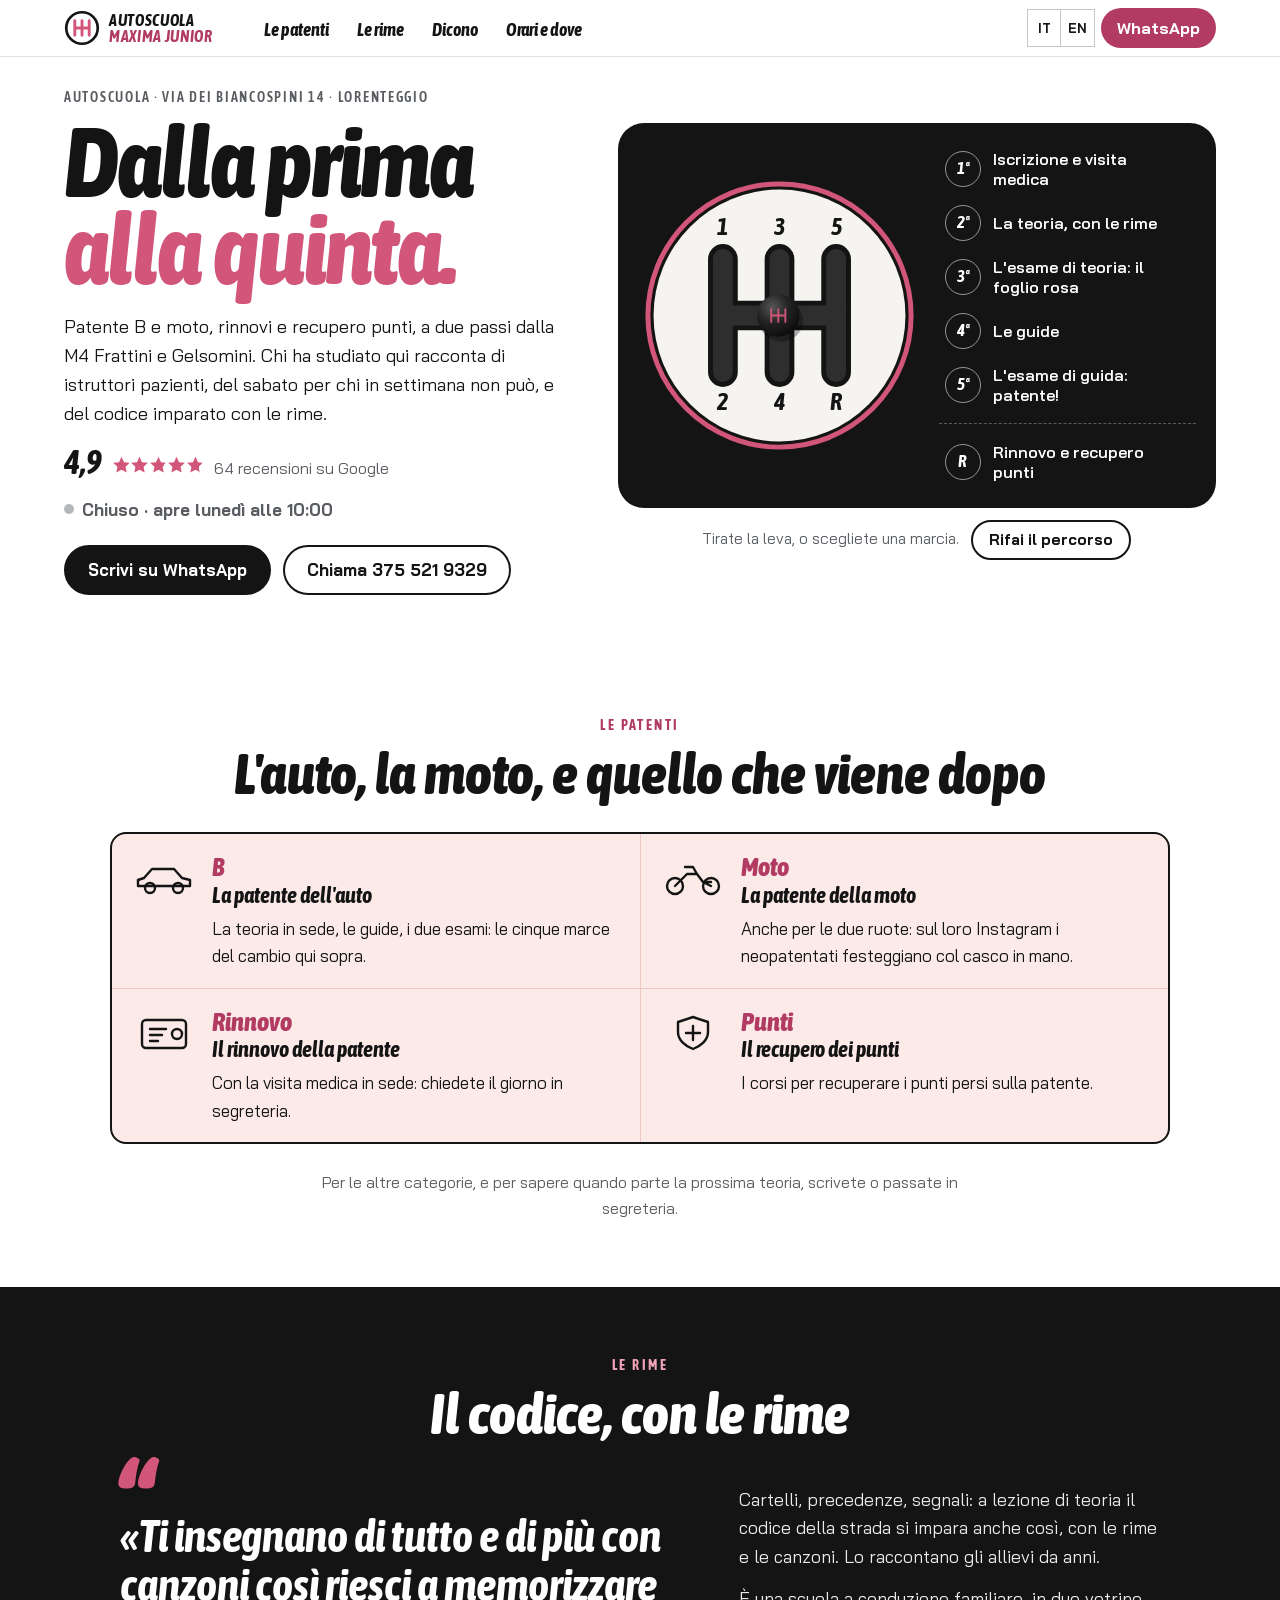
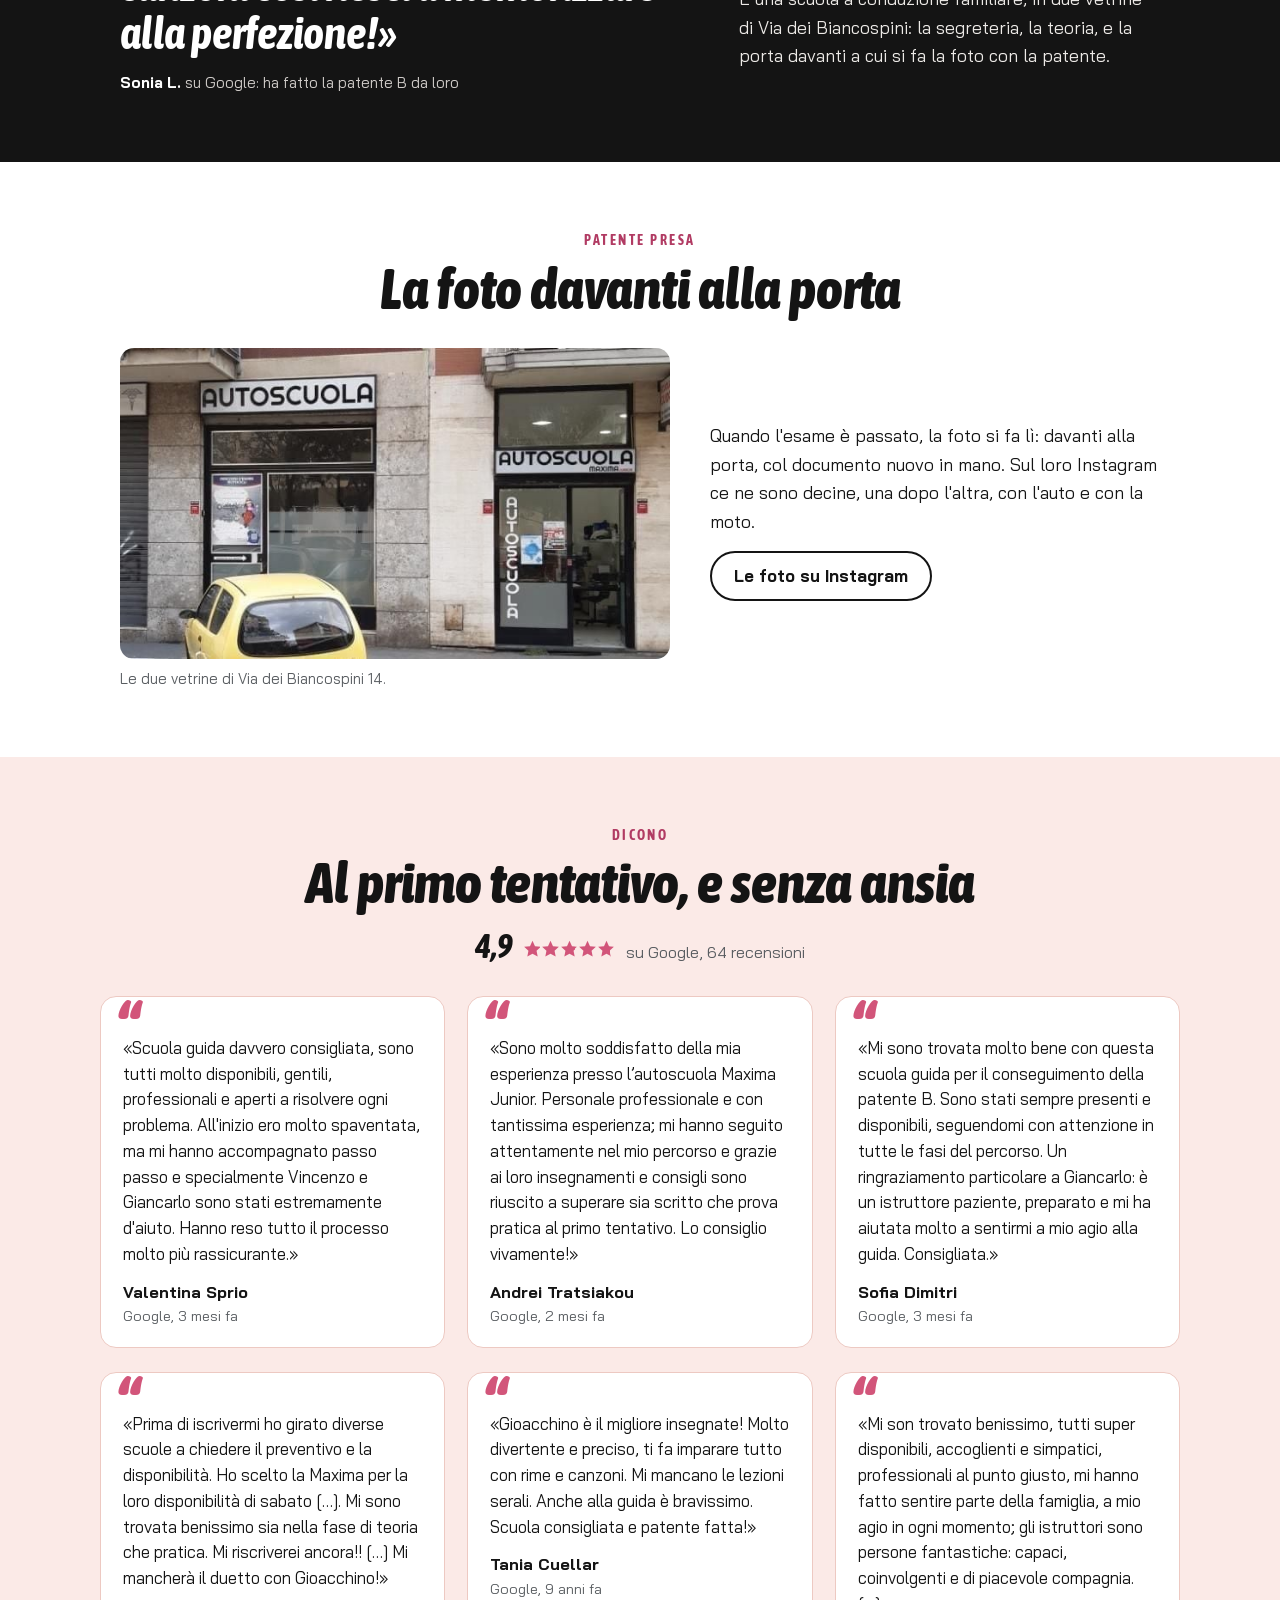
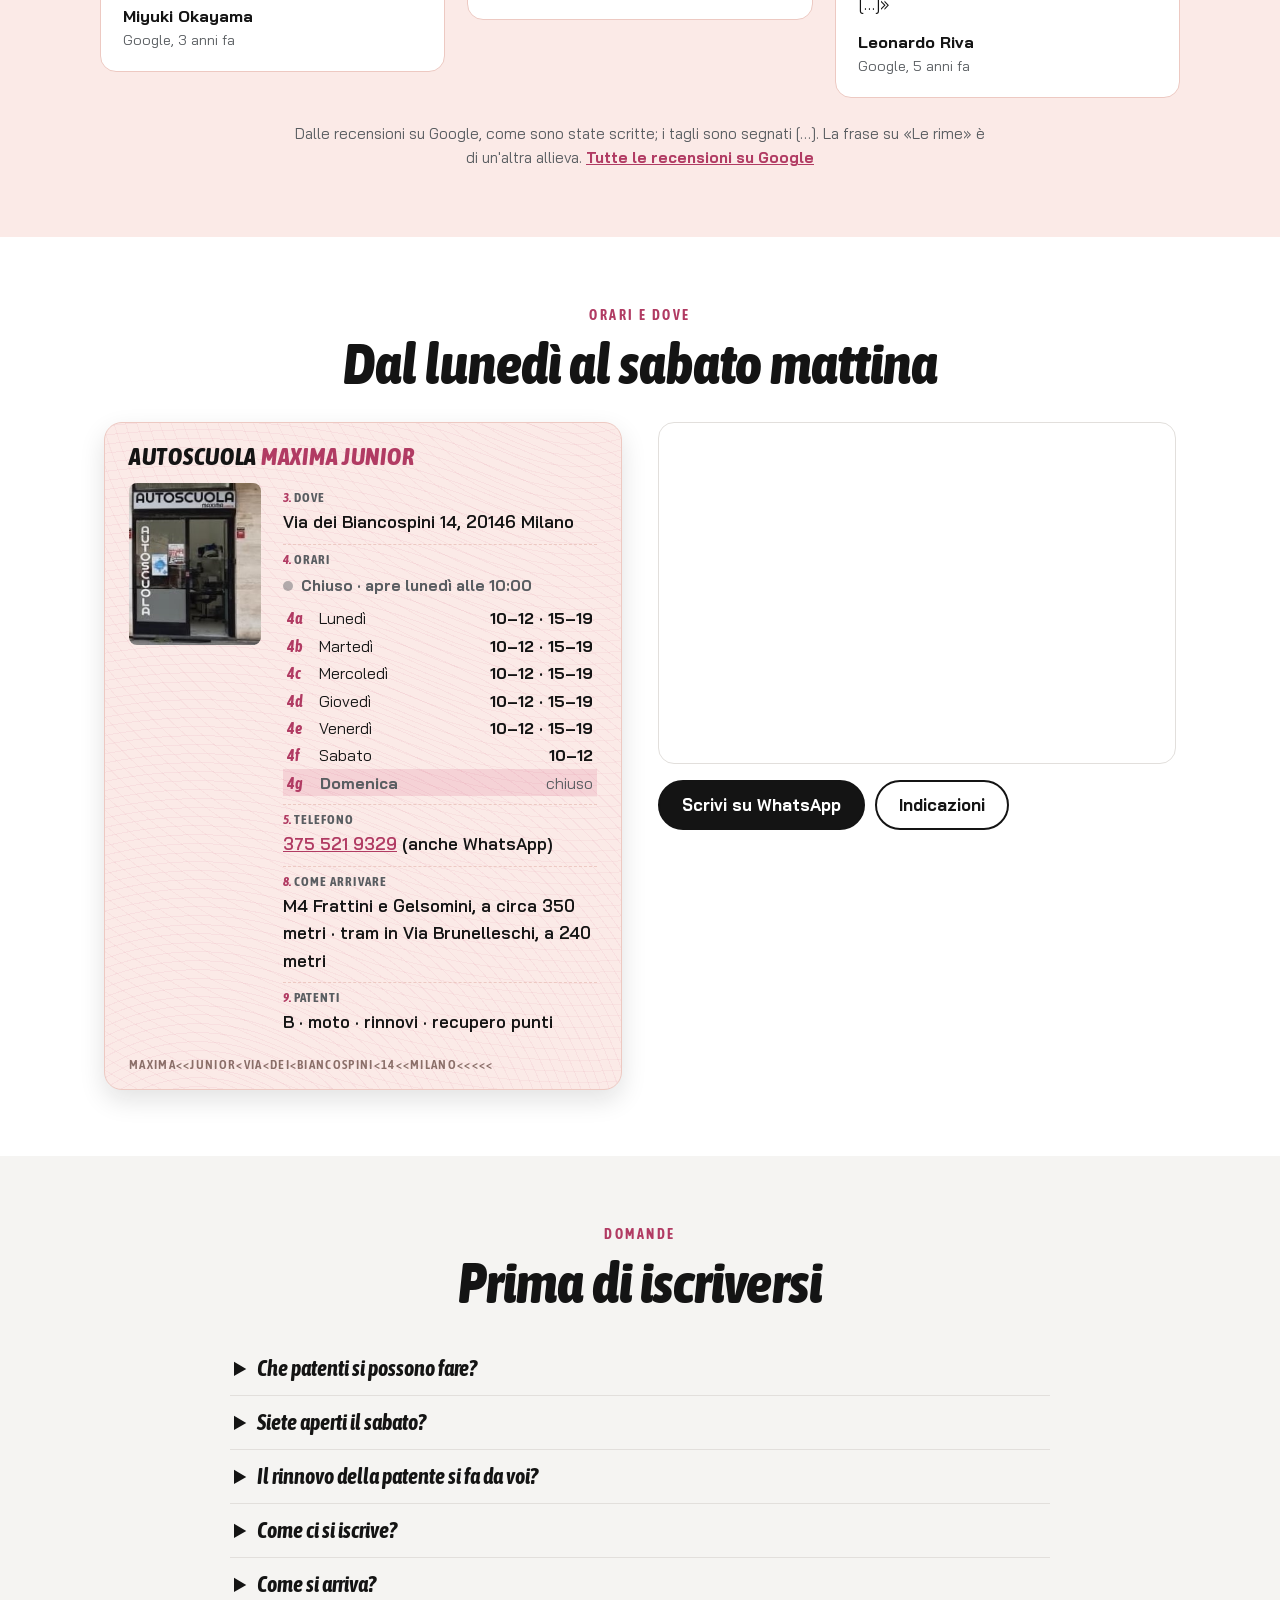
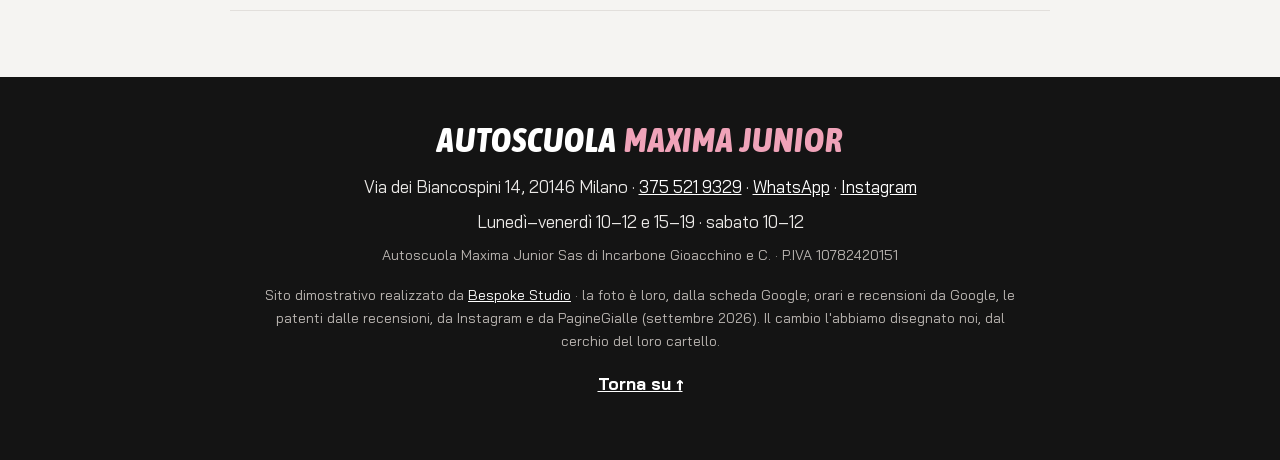
==== index.html @ 9188e704 "Autoscuola Maxima Junior, Via dei Biancospini 14 — dalla prima alla quinta L'autoscuola di Via dei B" ====
<!DOCTYPE html>
<html lang="it" class="no-js">
<head>
<meta charset="utf-8">
<meta name="viewport" content="width=device-width, initial-scale=1">
<script>(function(){var r=document.documentElement;r.classList.remove('no-js');
/* la firma: finché main.js non parte il pomello è in folle; se il codice non arriva, dopo 2,5 s va allo stato finale */
try{if(!matchMedia('(prefers-reduced-motion: reduce)').matches){r.classList.add('firma-attesa');window.__attesaCambio=setTimeout(function(){r.classList.remove('firma-attesa')},2500)}}catch(e){}})()</script>
<title>Autoscuola Maxima Junior — Via dei Biancospini 14, Milano</title>
<meta name="description" content="L'Autoscuola Maxima Junior in Via dei Biancospini 14 a Milano, al Lorenteggio: patente B e moto, rinnovi e recupero punti, vicino alla M4 Frattini e Gelsomini. Lunedì–venerdì 10–12 e 15–19, sabato 10–12. 4,9 su 64 recensioni. Tel. e WhatsApp 375 521 9329.">
<link rel="canonical" href="https://rotenzark.github.io/autoscuola-maxima-junior/">
<meta property="og:type" content="website">
<meta property="og:title" content="Autoscuola Maxima Junior — dalla prima alla quinta">
<meta property="og:description" content="Patente B e moto, rinnovi e recupero punti in Via dei Biancospini 14, Milano.">
<meta property="og:image" content="https://rotenzark.github.io/autoscuola-maxima-junior/img/og.jpg">
<meta property="og:url" content="https://rotenzark.github.io/autoscuola-maxima-junior/">
<meta property="og:locale" content="it_IT">
<meta name="twitter:card" content="summary_large_image">
<meta name="theme-color" content="#FFFFFF">
<link rel="icon" href="img/favicon.svg" type="image/svg+xml">
<link rel="icon" href="img/favicon-32.png" sizes="32x32" type="image/png">
<link rel="apple-touch-icon" href="img/apple-touch-icon.png">
<link rel="preconnect" href="https://fonts.googleapis.com">
<link rel="preconnect" href="https://fonts.gstatic.com" crossorigin>
<link href="https://fonts.googleapis.com/css2?family=Asap+Condensed:ital,wght@0,500;0,700;1,600;1,700;1,800&amp;family=Bai+Jamjuree:wght@400;600;700&amp;display=swap" rel="stylesheet">
<link rel="stylesheet" href="css/styles.css?v=1">
<script src="https://cdn.jsdelivr.net/npm/gsap@3.12.5/dist/gsap.min.js" defer></script>
<script src="https://cdn.jsdelivr.net/npm/gsap@3.12.5/dist/ScrollTrigger.min.js" defer></script>
<script src="js/main.js?v=1" defer></script>
<script type="application/ld+json">
{"@context":"https://schema.org","@type":["LocalBusiness","DrivingSchool"],"name":"Autoscuola Maxima Junior","legalName":"Autoscuola Maxima Junior Sas di Incarbone Gioacchino e C.","vatID":"IT10782420151","description":"Autoscuola in Via dei Biancospini 14 a Milano: patente B e moto, rinnovi e corsi di recupero punti.","url":"https://rotenzark.github.io/autoscuola-maxima-junior/","image":"https://rotenzark.github.io/autoscuola-maxima-junior/img/og.jpg","telephone":"+39 375 521 9329","address":{"@type":"PostalAddress","streetAddress":"Via dei Biancospini 14","postalCode":"20146","addressLocality":"Milano","addressRegion":"MI","addressCountry":"IT"},"geo":{"@type":"GeoCoordinates","latitude":45.44912,"longitude":9.14036},"openingHoursSpecification":[{"@type":"OpeningHoursSpecification","dayOfWeek":["Monday","Tuesday","Wednesday","Thursday","Friday"],"opens":"10:00","closes":"12:00"},{"@type":"OpeningHoursSpecification","dayOfWeek":["Monday","Tuesday","Wednesday","Thursday","Friday"],"opens":"15:00","closes":"19:00"},{"@type":"OpeningHoursSpecification","dayOfWeek":"Saturday","opens":"10:00","closes":"12:00"}],"aggregateRating":{"@type":"AggregateRating","ratingValue":"4.9","reviewCount":"64","bestRating":"5"},"sameAs":["https://www.instagram.com/autoscuolamaximajunior/"]}
</script>
<script type="application/ld+json">
{"@context":"https://schema.org","@type":"FAQPage","mainEntity":[
{"@type":"Question","name":"Che patenti si possono fare?","acceptedAnswer":{"@type":"Answer","text":"La B per l'auto e le patenti per la moto; poi il rinnovo della patente e i corsi di recupero punti. Per le altre categorie si chiede in segreteria."}},
{"@type":"Question","name":"Siete aperti il sabato?","acceptedAnswer":{"@type":"Answer","text":"Sì, la mattina, dalle 10 alle 12. Dal lunedì al venerdì dalle 10 alle 12 e dalle 15 alle 19."}},
{"@type":"Question","name":"Il rinnovo della patente si fa da voi?","acceptedAnswer":{"@type":"Answer","text":"Sì, con la visita medica in sede: chiedete il giorno in segreteria."}},
{"@type":"Question","name":"Come ci si iscrive?","acceptedAnswer":{"@type":"Answer","text":"In segreteria, in Via dei Biancospini 14, negli orari di apertura. Per le informazioni si può anche scrivere su WhatsApp o chiamare il 375 521 9329."}},
{"@type":"Question","name":"Come si arriva?","acceptedAnswer":{"@type":"Answer","text":"Con la M4: le fermate Frattini e Gelsomini sono a circa 350 metri. Il tram si prende in Via Brunelleschi, a 240 metri."}}
]}
</script>
</head>
<body>

<a class="salta" href="#contenuto" data-i18n="m.salta">Vai al contenuto</a>

<header class="testata" id="testata">
  <div class="testata__dentro">
    <a class="marchio" href="#inizio" aria-label="Autoscuola Maxima Junior: torna all'inizio" data-i18n-aria="m.top">
      <svg class="marchio__cerchio" viewBox="0 0 40 40" aria-hidden="true"><circle cx="20" cy="20" r="17.5"/><path d="M12 12 V28 M20 12 V28 M28 12 V28 M12 20 H28"/></svg>
      <span class="marchio__nome" aria-hidden="true"><span class="marchio__su">Autoscuola</span><span class="marchio__giu">Maxima Junior</span></span>
    </a>
    <nav id="mainNav" class="voci" aria-label="Le sezioni" data-i18n-aria="m.nav">
      <a href="#patenti" data-i18n="n.patenti">Le patenti</a>
      <a href="#rime" data-i18n="n.rime">Le rime</a>
      <a href="#dicono" data-i18n="n.dicono">Dicono</a>
      <a href="#orari" data-i18n="n.orari">Orari e dove</a>
    </nav>
    <div class="testata__azioni">
      <div class="lingue" role="group" aria-label="Lingua" data-i18n-aria="m.lingua">
        <button type="button" data-lang="it" aria-pressed="true">IT</button>
        <button type="button" data-lang="en" aria-pressed="false">EN</button>
      </div>
      <a class="wa" id="waTestata" href="https://wa.me/393755219329" target="_blank" rel="noopener" data-i18n="t.scrivi">WhatsApp</a>
      <button id="burger" class="burger" type="button" aria-expanded="false" aria-controls="menuMobile" aria-label="Apri il menu" data-i18n-aria="m.menu"><span></span><span></span><span></span></button>
    </div>
  </div>
</header>

<nav id="menuMobile" class="menu-mobile" hidden aria-label="Le sezioni" data-i18n-aria="m.nav">
  <a href="#patenti" data-i18n="n.patenti">Le patenti</a>
  <a href="#rime" data-i18n="n.rime">Le rime</a>
  <a href="#dicono" data-i18n="n.dicono">Dicono</a>
  <a href="#orari" data-i18n="n.orari">Orari e dove</a>
  <a href="#domande" data-i18n="n.domande">Domande</a>
  <a class="menu-mobile__wa" id="waMenu" href="https://wa.me/393755219329" target="_blank" rel="noopener"><span data-i18n="t.scrivi">WhatsApp</span> <span class="intero">375 521 9329</span></a>
</nav>

<main id="contenuto">

  <!-- ══════ L'APERTURA: dalla prima alla quinta, e il cambio del loro cartello ══════ -->
  <section id="inizio" class="apertura" aria-labelledby="titolo">
    <div class="apertura__testo">
      <p class="apertura__sopra" data-i18n="h.sopra">Autoscuola · Via&nbsp;dei&nbsp;Biancospini&nbsp;14 · Lorenteggio</p>
      <h1 id="titolo" class="apertura__titolo" data-i18n="h.titolo">Dalla prima <span class="a-capo">alla quinta.</span></h1>
      <p class="apertura__frase" data-i18n="h.testo">Patente B e moto, rinnovi e recupero punti, a due passi dalla M4 Frattini e Gelsomini. Chi ha studiato qui racconta di istruttori pazienti, del sabato per chi in settimana non può, e del codice imparato con le rime.</p>
      <p class="voto"><b class="voto__n">4,9</b> <span class="stelle" aria-hidden="true" style="--voto:.98"></span> <span class="voto__su" data-i18n="h.voto">64 recensioni su Google</span></p>
      <p class="stato" id="orarioStato">Lun–ven 10–12 e 15–19 · sab 10–12</p>
      <div class="apertura__azioni">
        <a class="bottone bottone--pieno" id="waApertura" href="https://wa.me/393755219329" target="_blank" rel="noopener" data-i18n="h.scrivi">Scrivi su WhatsApp</a>
        <a class="bottone" href="tel:+393755219329"><span data-i18n="t.chiama">Chiama</span>&nbsp;<span class="intero">375 521 9329</span></a>
      </div>
    </div>
    <div class="apertura__firma">
      <figure class="cambio" id="cambio" data-firma="fatta">
        <!--CAMBIO--><svg class="cambio__svg" viewBox="0 0 400 400" role="img" aria-labelledby="cambioTitolo cambioDesc">
        <title id="cambioTitolo" data-i18n="cb.titolo">Il cambio, dalla prima alla quinta</title>
        <desc id="cambioDesc" data-i18n="cb.desc">Lo schema delle marce del loro cartello: la H con la prima, la seconda, la terza, la quarta, la quinta e la retromarcia. Il pomello è in quinta.</desc>
        <defs>
          <radialGradient id="pomelloLuce" cx="36%" cy="30%" r="78%"><stop offset="0" stop-color="#555555"/><stop offset=".5" stop-color="#222222"/><stop offset="1" stop-color="#090909"/></radialGradient>
        </defs>
        <circle class="cambio__anello" cx="200" cy="200" r="186"/>
        <circle class="cambio__piastra" cx="200" cy="200" r="178"/>
        <path class="cambio__guida" d="M120 120 V280 M200 120 V280 M280 120 V280 M120 200 H280"/>
        <path class="cambio__fondo" d="M120 120 V280 M200 120 V280 M280 120 V280 M120 200 H280"/>
        <g class="cambio__numeri">
          <text class="cambio__num" id="num1" x="120" y="86">1</text>
          <text class="cambio__num" id="num2" x="120" y="334">2</text>
          <text class="cambio__num" id="num3" x="200" y="86">3</text>
          <text class="cambio__num" id="num4" x="200" y="334">4</text>
          <text class="cambio__num is-inserita" id="num5" x="280" y="86">5</text>
          <text class="cambio__num" id="numR" x="280" y="334">R</text>
        </g>
        <g class="cambio__pomello" id="pomello" transform="translate(280 120)">
          <circle class="pomello__presa" r="44" fill="transparent"/>
          <ellipse class="pomello__ombra" cx="4" cy="7" rx="31" ry="30"/>
          <g class="pomello__testa" id="pomelloTesta">
            <circle class="pomello__sfera" r="30" fill="url(#pomelloLuce)"/>
            <path class="pomello__h" d="M-10 -9 V9 M0 -9 V9 M10 -9 V9 M-10 0 H10"/>
          </g>
        </g>
      </svg>
      <ol class="cruscotto" id="cruscotto" aria-label="Le tappe della patente, una per marcia" data-i18n-aria="cb.lista">
        <li class="tappa" data-marcia="1"><span class="tappa__corpo"><b class="tappa__marcia">1ª</b> <span class="tappa__testo" data-i18n="cb.t1">Iscrizione e visita medica</span></span></li>
        <li class="tappa" data-marcia="2"><span class="tappa__corpo"><b class="tappa__marcia">2ª</b> <span class="tappa__testo" data-i18n="cb.t2">La teoria, con le rime</span></span></li>
        <li class="tappa" data-marcia="3"><span class="tappa__corpo"><b class="tappa__marcia">3ª</b> <span class="tappa__testo" data-i18n="cb.t3">L&#39;esame di teoria: il foglio rosa</span></span></li>
        <li class="tappa" data-marcia="4"><span class="tappa__corpo"><b class="tappa__marcia">4ª</b> <span class="tappa__testo" data-i18n="cb.t4">Le guide</span></span></li>
        <li class="tappa is-inserita" data-marcia="5"><span class="tappa__corpo"><b class="tappa__marcia">5ª</b> <span class="tappa__testo" data-i18n="cb.t5">L&#39;esame di guida: patente!</span></span></li>
        <li class="tappa tappa--r" data-marcia="R"><span class="tappa__corpo"><b class="tappa__marcia">R</b> <span class="tappa__testo" data-i18n="cb.tr">Rinnovo e recupero punti</span></span></li>
      </ol><!--/CAMBIO-->
      </figure>
      <p class="cambio__nota"><span class="cambio__invito" data-i18n="cb.invito">Tirate la leva, o scegliete una marcia.</span> <button type="button" class="cambio__rifai" id="cambioRifai" data-i18n="cb.rifai">Rifai il percorso</button></p>
      <p class="visually-hidden" id="cambioLeggi" aria-live="polite"></p>
    </div>
  </section>

  <!-- ══════ LE PATENTI: come il retro della patente, la tabella delle categorie ══════ -->
  <section id="patenti" class="capitolo" aria-labelledby="patentiT">
    <p class="etichetta" data-i18n="p.etichetta">Le patenti</p>
    <h2 id="patentiT" class="capitolo__titolo" data-i18n="p.titolo">L'auto, la moto, e quello che viene dopo</h2>
    <ul class="categorie">
      <li class="categoria reveal">
        <svg class="categoria__icona" viewBox="0 0 64 40" aria-hidden="true"><path d="M6 28 H58 V22 L50 20 L42 11 H20 L12 20 L6 22 Z"/><circle cx="18" cy="30" r="5"/><circle cx="46" cy="30" r="5"/></svg>
        <p class="categoria__sigla">B</p>
        <h3 class="categoria__nome" data-i18n="p.b">La patente dell'auto</h3>
        <p data-i18n="p.bt">La teoria in sede, le guide, i due esami: le cinque marce del cambio qui sopra.</p>
      </li>
      <li class="categoria reveal">
        <svg class="categoria__icona" viewBox="0 0 64 40" aria-hidden="true"><circle cx="14" cy="28" r="8"/><circle cx="50" cy="28" r="8"/><path d="M14 28 L26 16 H36 L42 24 H50 M36 16 L32 9 H24 M42 24 L50 28"/></svg>
        <p class="categoria__sigla" data-i18n="p.ms">Moto</p>
        <h3 class="categoria__nome" data-i18n="p.m">La patente della moto</h3>
        <p data-i18n="p.mt">Anche per le due ruote: sul loro Instagram i neopatentati festeggiano col casco in mano.</p>
      </li>
      <li class="categoria reveal">
        <svg class="categoria__icona" viewBox="0 0 64 40" aria-hidden="true"><rect x="10" y="7" width="44" height="28" rx="4"/><path d="M18 16 H34 M18 22 H30 M18 28 H26"/><circle cx="45" cy="21" r="5"/></svg>
        <p class="categoria__sigla" data-i18n="p.rs">Rinnovo</p>
        <h3 class="categoria__nome" data-i18n="p.r">Il rinnovo della patente</h3>
        <p data-i18n="p.rt">Con la visita medica in sede: chiedete il giorno in segreteria.</p>
      </li>
      <li class="categoria reveal">
        <svg class="categoria__icona" viewBox="0 0 64 40" aria-hidden="true"><path d="M32 4 L47 9 V19 C47 27 40 33 32 36 C24 33 17 27 17 19 V9 Z"/><path d="M32 13 V27 M25 20 H39"/></svg>
        <p class="categoria__sigla" data-i18n="p.ps">Punti</p>
        <h3 class="categoria__nome" data-i18n="p.p">Il recupero dei punti</h3>
        <p data-i18n="p.pt">I corsi per recuperare i punti persi sulla patente.</p>
      </li>
    </ul>
    <p class="patenti__nota" data-i18n="p.nota">Per le altre categorie, e per sapere quando parte la prossima teoria, scrivete o passate in segreteria.</p>
  </section>

  <!-- ══════ LE RIME ══════ -->
  <section id="rime" class="capitolo capitolo--nero" aria-labelledby="rimeT">
    <p class="etichetta" data-i18n="r.etichetta">Le rime</p>
    <h2 id="rimeT" class="capitolo__titolo" data-i18n="r.titolo">Il codice, con le rime</h2>
    <div class="rime">
      <blockquote class="citazione reveal">
        <p class="citazione__testo">«Ti insegnano di tutto e di più con canzoni così riesci a memorizzare alla perfezione!»</p>
        <p class="citazione__chi"><b>Sonia L.</b> <span data-i18n="r.chi">su Google: ha fatto la patente B da loro</span></p>
      </blockquote>
      <div class="rime__testo reveal">
        <p data-i18n="r.testo">Cartelli, precedenze, segnali: a lezione di teoria il codice della strada si impara anche così, con le rime e le canzoni. Lo raccontano gli allievi da anni.</p>
        <p data-i18n="r.testo2">È una scuola a conduzione familiare, in due vetrine di Via dei Biancospini: la segreteria, la teoria, e la porta davanti a cui si fa la foto con la patente.</p>
      </div>
    </div>
  </section>

  <!-- ══════ LA FOTO CON LA PATENTE ══════ -->
  <section id="foto" class="capitolo" aria-labelledby="fotoT">
    <p class="etichetta" data-i18n="f2.etichetta">Patente presa</p>
    <h2 id="fotoT" class="capitolo__titolo" data-i18n="f2.titolo">La foto davanti alla porta</h2>
    <div class="porta">
      <figure class="porta__foto reveal"><button type="button" class="foto" data-full="img/vetrina.jpg" aria-label="Ingrandisci la foto" data-i18n-aria="m.ingrandisci"><img src="img/vetrina.jpg" width="640" height="362" alt="Le due vetrine dell'autoscuola in Via dei Biancospini 14: a sinistra l'insegna AUTOSCUOLA, a destra AUTOSCUOLA MAXIMA JUNIOR e la porta a vetri con AUTOSCUOLA scritto in verticale; davanti un'auto gialla parcheggiata." data-i18n-alt="a.vetrina"></button><figcaption data-i18n="c.vetrina">Le due vetrine di Via dei Biancospini 14.</figcaption></figure>
      <div class="porta__testo">
        <p data-i18n="f2.testo">Quando l'esame è passato, la foto si fa lì: davanti alla porta, col documento nuovo in mano. Sul loro Instagram ce ne sono decine, una dopo l'altra, con l'auto e con la moto.</p>
        <p><a class="bottone" href="https://www.instagram.com/autoscuolamaximajunior/" target="_blank" rel="noopener" data-i18n="f2.ig">Le foto su Instagram</a></p>
      </div>
    </div>
  </section>

  <!-- ══════ DICONO ══════ -->
  <section id="dicono" class="capitolo capitolo--carta" aria-labelledby="diconoT">
    <p class="etichetta" data-i18n="d.etichetta">Dicono</p>
    <h2 id="diconoT" class="capitolo__titolo" data-i18n="d.titolo">Al primo tentativo, e senza ansia</h2>
    <p class="voto voto--centro"><b class="voto__n">4,9</b> <span class="stelle" aria-hidden="true" style="--voto:.98"></span> <span class="voto__su" data-i18n="d.voto">su Google, 64 recensioni</span></p>
    <ul class="recensioni">
      <li class="recensione reveal"><p class="recensione__testo">«Scuola guida davvero consigliata, sono tutti molto disponibili, gentili, professionali e aperti a risolvere ogni problema. All'inizio ero molto spaventata, ma mi hanno accompagnato passo passo e specialmente Vincenzo e Giancarlo sono stati estremamente d'aiuto. Hanno reso tutto il processo molto più rassicurante.»</p><p class="recensione__chi"><b>Valentina Sprio</b> <span data-i18n="d.m3">Google, 3 mesi fa</span></p></li>
      <li class="recensione reveal"><p class="recensione__testo">«Sono molto soddisfatto della mia esperienza presso l’autoscuola Maxima Junior. Personale professionale e con tantissima esperienza; mi hanno seguito attentamente nel mio percorso e grazie ai loro insegnamenti e consigli sono riuscito a superare sia scritto che prova pratica al primo tentativo. Lo consiglio vivamente!»</p><p class="recensione__chi"><b>Andrei Tratsiakou</b> <span data-i18n="d.m2">Google, 2 mesi fa</span></p></li>
      <li class="recensione reveal"><p class="recensione__testo">«Mi sono trovata molto bene con questa scuola guida per il conseguimento della patente B. Sono stati sempre presenti e disponibili, seguendomi con attenzione in tutte le fasi del percorso. Un ringraziamento particolare a Giancarlo: è un istruttore paziente, preparato e mi ha aiutata molto a sentirmi a mio agio alla guida. Consigliata.»</p><p class="recensione__chi"><b>Sofia Dimitri</b> <span data-i18n="d.m3">Google, 3 mesi fa</span></p></li>
      <li class="recensione reveal"><p class="recensione__testo">«Prima di iscrivermi ho girato diverse scuole a chiedere il preventivo e la disponibilità. Ho scelto la Maxima per la loro disponibilità di sabato […]. Mi sono trovata benissimo sia nella fase di teoria che pratica. Mi riscriverei ancora!! […] Mi mancherà il duetto con Gioacchino!»</p><p class="recensione__chi"><b>Miyuki Okayama</b> <span data-i18n="d.a3">Google, 3 anni fa</span></p></li>
      <li class="recensione reveal"><p class="recensione__testo">«Gioacchino è il migliore insegnate! Molto divertente e preciso, ti fa imparare tutto con rime e canzoni. Mi mancano le lezioni serali. Anche alla guida è bravissimo. Scuola consigliata e patente fatta!»</p><p class="recensione__chi"><b>Tania Cuellar</b> <span data-i18n="d.a9">Google, 9 anni fa</span></p></li>
      <li class="recensione reveal"><p class="recensione__testo">«Mi son trovato benissimo, tutti super disponibili, accoglienti e simpatici, professionali al punto giusto, mi hanno fatto sentire parte della famiglia, a mio agio in ogni momento; gli istruttori sono persone fantastiche: capaci, coinvolgenti e di piacevole compagnia. […]»</p><p class="recensione__chi"><b>Leonardo Riva</b> <span data-i18n="d.a5">Google, 5 anni fa</span></p></li>
    </ul>
    <p class="dicono__nota"><span data-i18n="d.nota">Dalle recensioni su Google, come sono state scritte; i tagli sono segnati […]. La frase su «Le rime» è di un'altra allieva.</span> <a href="https://www.google.com/maps/search/?api=1&amp;query=Autoscuola+Maxima+Junior%2C+Via+dei+Biancospini+14%2C+Milano" target="_blank" rel="noopener" data-i18n="d.tutte">Tutte le recensioni su Google</a></p>
  </section>

  <!-- ══════ ORARI E DOVE: la tessera, coi campi numerati come sulla patente ══════ -->
  <section id="orari" class="capitolo" aria-labelledby="orariT">
    <p class="etichetta" data-i18n="o.etichetta">Orari e dove</p>
    <h2 id="orariT" class="capitolo__titolo" data-i18n="o.titolo">Dal lunedì al sabato mattina</h2>
    <div class="orari">
      <div class="tessera reveal">
        <p class="tessera__testa"><span class="tessera__su">Autoscuola</span> <span class="tessera__giu">Maxima Junior</span></p>
        <div class="tessera__corpo">
          <figure class="tessera__foto"><button type="button" class="foto" data-full="img/vetrina.jpg" aria-label="Ingrandisci la foto" data-i18n-aria="m.ingrandisci"><img src="img/vetrina-porta.jpg" width="210" height="257" alt="La vetrina di destra: l'insegna AUTOSCUOLA MAXIMA JUNIOR e la porta a vetri." data-i18n-alt="a.porta"></button></figure>
          <dl class="campi">
            <div class="campo"><dt><span class="campo__n">3.</span> <span data-i18n="o.c3">Dove</span></dt><dd data-i18n="o.c3v">Via dei Biancospini 14, 20146 Milano</dd></div>
            <div class="campo campo--orari"><dt><span class="campo__n">4.</span> <span data-i18n="o.c4">Orari</span></dt><dd>
              <p class="stato" id="orarioStato2" aria-hidden="true"></p>
              <table class="settimana">
                <caption class="visually-hidden" data-i18n="o.cap">Orari di apertura</caption>
                <tbody>
                  <tr data-day="1"><th scope="row"><span class="campo__n">4a</span> <span data-i18n="g.lun">Lunedì</span></th><td>10–12 · 15–19</td></tr>
                  <tr data-day="2"><th scope="row"><span class="campo__n">4b</span> <span data-i18n="g.mar">Martedì</span></th><td>10–12 · 15–19</td></tr>
                  <tr data-day="3"><th scope="row"><span class="campo__n">4c</span> <span data-i18n="g.mer">Mercoledì</span></th><td>10–12 · 15–19</td></tr>
                  <tr data-day="4"><th scope="row"><span class="campo__n">4d</span> <span data-i18n="g.gio">Giovedì</span></th><td>10–12 · 15–19</td></tr>
                  <tr data-day="5"><th scope="row"><span class="campo__n">4e</span> <span data-i18n="g.ven">Venerdì</span></th><td>10–12 · 15–19</td></tr>
                  <tr data-day="6"><th scope="row"><span class="campo__n">4f</span> <span data-i18n="g.sab">Sabato</span></th><td>10–12</td></tr>
                  <tr data-day="0" class="chiuso"><th scope="row"><span class="campo__n">4g</span> <span data-i18n="g.dom">Domenica</span></th><td data-i18n="g.chiuso">chiuso</td></tr>
                </tbody>
              </table>
            </dd></div>
            <div class="campo"><dt><span class="campo__n">5.</span> <span data-i18n="o.c5">Telefono</span></dt><dd><a href="tel:+393755219329" class="intero">375 521 9329</a> <span data-i18n="o.c5v">(anche WhatsApp)</span></dd></div>
            <div class="campo"><dt><span class="campo__n">8.</span> <span data-i18n="o.c8">Come arrivare</span></dt><dd data-i18n="o.c8v">M4 Frattini e Gelsomini, a circa 350 metri · tram in Via Brunelleschi, a 240 metri</dd></div>
            <div class="campo"><dt><span class="campo__n">9.</span> <span data-i18n="o.c9">Patenti</span></dt><dd data-i18n="o.c9v">B · moto · rinnovi · recupero punti</dd></div>
          </dl>
        </div>
        <p class="tessera__riga" aria-hidden="true">MAXIMA&lt;&lt;JUNIOR&lt;VIA&lt;DEI&lt;BIANCOSPINI&lt;14&lt;&lt;MILANO&lt;&lt;&lt;&lt;&lt;</p>
      </div>
      <div class="orari__dove">
        <div class="mappa reveal">
          <iframe title="Mappa: Autoscuola Maxima Junior, Via dei Biancospini 14, Milano" data-i18n-title="o.mappa" src="https://maps.google.com/maps?q=Autoscuola%20Maxima%20Junior%2C%20Via%20dei%20Biancospini%2014%2C%20Milano&amp;z=16&amp;output=embed" width="600" height="420" loading="lazy" referrerpolicy="no-referrer-when-downgrade"></iframe>
        </div>
        <p class="orari__azioni"><a class="bottone bottone--pieno" id="waOrari" href="https://wa.me/393755219329" target="_blank" rel="noopener" data-i18n="h.scrivi">Scrivi su WhatsApp</a> <a class="bottone" href="https://www.google.com/maps/dir/?api=1&amp;destination=Autoscuola+Maxima+Junior%2C+Via+dei+Biancospini+14%2C+Milano" target="_blank" rel="noopener" data-i18n="o.indicazioni">Indicazioni</a></p>
      </div>
    </div>
  </section>

  <!-- ══════ DOMANDE ══════ -->
  <section id="domande" class="capitolo capitolo--fondo" aria-labelledby="domandeT">
    <p class="etichetta" data-i18n="q.etichetta">Domande</p>
    <h2 id="domandeT" class="capitolo__titolo" data-i18n="q.titolo">Prima di iscriversi</h2>
    <div class="domande">
      <details><summary data-i18n="q.1">Che patenti si possono fare?</summary><p data-i18n="q.1r">La B per l'auto e le patenti per la moto; poi il rinnovo della patente e i corsi di recupero punti. Per le altre categorie si chiede in segreteria.</p></details>
      <details><summary data-i18n="q.2">Siete aperti il sabato?</summary><p data-i18n="q.2r">Sì, la mattina, dalle 10 alle 12. Dal lunedì al venerdì dalle 10 alle 12 e dalle 15 alle 19.</p></details>
      <details><summary data-i18n="q.3">Il rinnovo della patente si fa da voi?</summary><p data-i18n="q.3r">Sì, con la visita medica in sede: chiedete il giorno in segreteria.</p></details>
      <details><summary data-i18n="q.4">Come ci si iscrive?</summary><p data-i18n="q.4r">In segreteria, in Via dei Biancospini 14, negli orari di apertura. Per le informazioni si può anche scrivere su WhatsApp o chiamare il 375 521 9329.</p></details>
      <details><summary data-i18n="q.5">Come si arriva?</summary><p data-i18n="q.5r">Con la M4: le fermate Frattini e Gelsomini sono a circa 350 metri. Il tram si prende in Via Brunelleschi, a 240 metri.</p></details>
    </div>
  </section>

</main>

<footer class="piede">
  <div class="piede__dentro">
    <p class="piede__marchio" aria-hidden="true"><span class="marchio__su">Autoscuola</span> <span class="marchio__giu">Maxima Junior</span></p>
    <p class="piede__dove">Via dei Biancospini 14, 20146 Milano · <a href="tel:+393755219329" class="intero">375 521 9329</a> · <a id="waPiede" href="https://wa.me/393755219329" target="_blank" rel="noopener">WhatsApp</a> · <a href="https://www.instagram.com/autoscuolamaximajunior/" target="_blank" rel="noopener">Instagram</a></p>
    <p class="piede__orario" data-i18n="f.orario">Lunedì–venerdì 10–12 e 15–19 · sabato 10–12</p>
    <p class="piede__legale">Autoscuola Maxima Junior Sas di Incarbone Gioacchino e C. · P.IVA 10782420151</p>
    <p class="piede__cred" data-i18n="f.cred">Sito dimostrativo realizzato da <a href="https://bespokestud.io" rel="noopener">Bespoke Studio</a> · la foto è loro, dalla scheda Google; orari e recensioni da Google, le patenti dalle recensioni, da Instagram e da PagineGialle (settembre 2026). Il cambio l'abbiamo disegnato noi, dal cerchio del loro cartello.</p>
    <p><a class="piede__su" href="#inizio" data-i18n="f.su">Torna su ↑</a></p>
  </div>
</footer>

<div id="actionBar" class="action-bar">
  <a id="waBarra" href="https://wa.me/393755219329" target="_blank" rel="noopener"><span data-i18n="t.scrivi">WhatsApp</span></a>
  <a href="tel:+393755219329"><span data-i18n="t.chiama">Chiama</span></a>
</div>

<div id="lightbox" hidden role="dialog" aria-modal="true" aria-label="Foto ingrandita" data-i18n-aria="m.lightbox">
  <button id="lightboxClose" type="button" aria-label="Chiudi" data-i18n-aria="m.chiudi">×</button>
  <img id="lightboxImg" src="" alt="">
</div>

</body>
</html>
---- css/styles.css ----
/* PLUMBING_V 1 — reset tecnico canonico (Toolkit/boilerplate/plumbing.css) */
[hidden] { display: none !important; }
img { max-width: 100%; height: auto; }
@media (prefers-reduced-motion: reduce) {
  *, *::before, *::after { animation-duration: 0.01ms !important; animation-iteration-count: 1 !important; transition-duration: 0.01ms !important; scroll-behavior: auto !important; }
}

/* ══════════ AUTOSCUOLA MAXIMA JUNIOR — «Dalla prima alla quinta.» ══════════
   Via dei Biancospini 14, al Lorenteggio. L'identità viene dal cartello in vetrina: «AUTOSCUOLA» nero e «MAXIMA JUNIOR» rosa in un
   corsivo stretto, e nel cerchio lo schema del cambio. La firma in apertura è quel cerchio, grande: il cambio, con le cinque marce
   che sono le cinque tappe della patente (_amj_firma.mjs). Orari e dove stanno su una tessera coi campi numerati, come la patente. */
:root {
  --bianco: #FFFFFF;
  --fondo: #F5F4F2;
  --nero: #141414;
  --nero-2: #262626;
  --grigio: #595D61;
  --riga: #E2DFDC;
  --rosa: #D2557A;
  --rosa-testo: #B13B63;
  --rosa-chiaro: #F0A3B9;
  --carta: #FBEAE7;
  --carta-riga: #EDC9C2;
  --piastra: #F5F4F1;
  --f-titoli: 'Asap Condensed', 'Arial Narrow', Arial, sans-serif;
  --f-testo: 'Bai Jamjuree', 'Segoe UI', Arial, sans-serif;
  --gutter: 16px;
  --testata-h: 64px;
}
@media (min-width: 760px) { :root { --gutter: 24px; } }

*, *::before, *::after { box-sizing: border-box; }
html { scroll-behavior: smooth; -webkit-text-size-adjust: 100%; }
body { margin: 0; color: var(--nero); font: 400 1.06rem/1.62 var(--f-testo); background: var(--bianco); }
a { color: var(--rosa-testo); }
b, strong { font-weight: 700; }
.salta { position: absolute; left: 12px; top: -60px; z-index: 100; padding: 10px 16px; background: #fff; color: var(--nero); font-weight: 700; text-decoration: none; }
.salta:focus { top: 10px; }
.visually-hidden { position: absolute !important; width: 1px; height: 1px; overflow: hidden; clip: rect(0 0 0 0); white-space: nowrap; }
section[id] { scroll-margin-top: calc(var(--testata-h) + 14px); }
.intero { white-space: nowrap; }
:focus-visible { outline: 3px solid var(--rosa); outline-offset: 2px; }
/* finché i caratteri non arrivano il ripiego è più largo: una parola lunga va a capo invece di uscire (riserva-check, #233) */
h1, h2, h3, .marchio__nome, .tessera__testa { overflow-wrap: anywhere; }

/* ── la testata: il cerchio del cambio e il nome, nero e rosa come sul cartello ── */
.testata { position: sticky; top: 0; z-index: 50; background: var(--bianco); border-bottom: 1px solid var(--riga); }
.testata__dentro { display: flex; align-items: center; gap: 10px; max-width: 1200px; margin: 0 auto; padding: 8px var(--gutter); }
.marchio { display: flex; align-items: center; gap: 9px; min-width: 0; flex: 1 1 auto; color: var(--nero); text-decoration: none; }
.marchio__cerchio { width: 36px; height: 36px; flex: none; }
.marchio__cerchio circle { fill: none; stroke: var(--nero); stroke-width: 3; }
.marchio__cerchio path { fill: none; stroke: var(--rosa); stroke-width: 3.2; stroke-linecap: round; }
.marchio__nome { display: flex; flex-direction: column; min-width: 0; font: italic 700 1.02rem/1 var(--f-titoli); letter-spacing: .04em; text-transform: uppercase; }
.marchio__su { color: var(--nero); }
.marchio__giu { color: var(--rosa-testo); }
.voci { display: none; }
.testata__azioni { margin-left: auto; display: flex; align-items: center; gap: 6px; flex: none; }
.lingue { display: flex; }
.lingue button { min-width: 34px; min-height: 38px; padding: 0 5px; border: 1px solid #C9C6C3; background: transparent; color: var(--nero); font: 700 .8rem var(--f-testo); cursor: pointer; }
.lingue button + button { border-left: 0; }
.lingue button.is-on { background: var(--nero); border-color: var(--nero); color: #fff; }
.wa { display: none; align-items: center; min-height: 40px; padding: 0 16px; border-radius: 20px; background: var(--rosa-testo); color: #fff; font: 700 1rem var(--f-testo); text-decoration: none; }
.wa:hover { background: var(--nero); }
.burger { display: inline-flex; flex-direction: column; justify-content: center; gap: 5px; width: 44px; height: 44px; padding: 10px; border: 1px solid #C9C6C3; border-radius: 4px; background: transparent; cursor: pointer; }
.burger span { display: block; height: 2px; background: var(--nero); transition: transform .2s, opacity .2s; }
.burger[aria-expanded="true"] span:nth-child(1) { transform: translateY(7px) rotate(45deg); }
.burger[aria-expanded="true"] span:nth-child(2) { opacity: 0; }
.burger[aria-expanded="true"] span:nth-child(3) { transform: translateY(-7px) rotate(-45deg); }
.menu-mobile { position: fixed; top: var(--testata-h); left: 0; right: 0; z-index: 49; max-height: calc(100vh - var(--testata-h)); overflow-y: auto; padding: 10px var(--gutter) 22px; background: var(--bianco); border-bottom: 1px solid var(--riga); box-shadow: 0 10px 24px rgba(20, 20, 20, .18); }
.menu-mobile a { display: block; padding: 12px 2px 10px; border-bottom: 1px solid #EDEBE8; color: var(--nero); font: italic 700 1.45rem/1.2 var(--f-titoli); text-decoration: none; }
.menu-mobile__wa { display: flex !important; justify-content: center; gap: 8px; margin-top: 14px; border: 0 !important; border-radius: 24px; background: var(--rosa-testo); color: #fff !important; font: 700 1.1rem var(--f-testo) !important; }

/* ── l'apertura ── */
.apertura { display: grid; gap: 34px; max-width: 1200px; margin: 0 auto; padding: 34px var(--gutter) 52px; }
.apertura__sopra { margin: 0; font: 600 .9rem/1.4 var(--f-titoli); letter-spacing: .12em; text-transform: uppercase; color: var(--grigio); }
.apertura__titolo { margin: 12px 0 18px; font: italic 800 clamp(3.3rem, 1.9rem + 5.2vw, 6.4rem)/.9 var(--f-titoli); letter-spacing: -.01em; }
.a-capo { display: block; color: var(--rosa); }
.apertura__frase { max-width: 33em; margin: 0 0 18px; font-size: 1.12rem; }
.voto { display: flex; flex-wrap: wrap; align-items: baseline; gap: 2px 10px; margin: 0; }
.voto__n { font: italic 700 2.1rem/1 var(--f-titoli); }
.voto__su { color: var(--grigio); font-size: 1rem; }
/* le stelle: una maschera SVG ripetuta e un gradiente fino a --voto (niente testo tagliato, #232), nel rosa del cartello */
.stelle { --piena: var(--rosa); --vuota: #DAD6D3; display: inline-block; width: 5.5em; height: 1.05em; font-size: 1.05rem; vertical-align: -.1em; background: linear-gradient(90deg, var(--piena) calc(var(--voto, 1) * 100%), var(--vuota) 0); -webkit-mask: url("data:image/svg+xml,%3Csvg xmlns='http://www.w3.org/2000/svg' viewBox='0 0 22 21'%3E%3Cpath d='M11 1l2.9 6.2 6.8.8-5 4.6 1.3 6.7L11 16l-6 3.3 1.3-6.7-5-4.6 6.8-.8z'/%3E%3C/svg%3E") 0 0 / 1.1em 1.05em repeat-x; mask: url("data:image/svg+xml,%3Csvg xmlns='http://www.w3.org/2000/svg' viewBox='0 0 22 21'%3E%3Cpath d='M11 1l2.9 6.2 6.8.8-5 4.6 1.3 6.7L11 16l-6 3.3 1.3-6.7-5-4.6 6.8-.8z'/%3E%3C/svg%3E") 0 0 / 1.1em 1.05em repeat-x; }
.stato { display: inline-flex; align-items: center; gap: 8px; margin: 14px 0 0; font-weight: 700; color: var(--grigio); }
.stato::before { content: ''; width: 10px; height: 10px; border-radius: 50%; background: currentColor; opacity: .45; flex: none; }
.stato.is-aperto::before { background: var(--rosa); opacity: 1; box-shadow: 0 0 0 3px rgba(210, 85, 122, .25); }
.apertura__azioni { display: flex; flex-wrap: wrap; gap: 12px; margin-top: 22px; }
.bottone { display: inline-flex; align-items: center; justify-content: center; min-height: 50px; padding: 0 22px; border: 2px solid var(--nero); border-radius: 26px; background: transparent; color: var(--nero); font: 700 1.04rem/1.1 var(--f-testo); text-decoration: none; transition: background .15s, color .15s, border-color .15s; }
.bottone:hover { background: var(--nero); color: #fff; }
.bottone--pieno { background: var(--nero); color: #fff; }
.bottone--pieno:hover { border-color: var(--rosa-testo); background: var(--rosa-testo); }

/* ── la firma: il cambio, sul cruscotto nero ── */
.cambio { display: grid; gap: 18px; margin: 0; padding: 20px; border-radius: 26px; background: var(--nero); color: var(--bianco); }
.cambio__svg { display: block; width: 100%; max-width: 340px; height: auto; margin: 0 auto; overflow: visible; }
.cambio__anello { fill: none; stroke: var(--rosa); stroke-width: 7; }
.cambio__piastra { fill: var(--piastra); }
.cambio__guida { fill: none; stroke: var(--nero); stroke-width: 42; stroke-linecap: round; stroke-linejoin: round; }
.cambio__fondo { fill: none; stroke: #2E2E2E; stroke-width: 28; stroke-linecap: round; stroke-linejoin: round; }
.cambio__num { font: italic 700 34px var(--f-titoli); fill: var(--nero); text-anchor: middle; }
.cambio__num.is-inserita { fill: var(--rosa); }
.js .cambio__num { cursor: pointer; }
.cambio__pomello { cursor: grab; touch-action: none; }
.cambio__pomello.preso { cursor: grabbing; }
.pomello__ombra { fill: rgba(0, 0, 0, .3); }
.pomello__h { fill: none; stroke: var(--rosa); stroke-width: 2.6; stroke-linecap: round; }
/* il cruscotto: una tappa per marcia; quella inserita è rosa */
.cruscotto { margin: 0; padding: 0; list-style: none; align-self: center; }
.tappa + .tappa { margin-top: 4px; }
.tappa--r { margin-top: 12px !important; padding-top: 12px; border-top: 1px dashed rgba(255, 255, 255, .3); }
.tappa__corpo { display: flex; align-items: center; gap: 12px; padding: 6px 10px 6px 6px; border-radius: 24px; font: 600 1rem/1.25 var(--f-testo); color: var(--bianco); transition: background .15s, color .15s; }
.tappa__marcia { display: inline-flex; align-items: center; justify-content: center; flex: none; width: 36px; height: 36px; border: 1.5px solid rgba(255, 255, 255, .55); border-radius: 50%; font: italic 700 1.05rem/1 var(--f-titoli); color: var(--bianco); }
.tappa.is-inserita .tappa__corpo { background: var(--rosa); color: var(--nero); }
.tappa.is-inserita .tappa__marcia { background: var(--nero); border-color: var(--nero); color: var(--bianco); }
.tappa__corpo[role="button"] { cursor: pointer; }
.tappa__corpo[role="button"]:hover { background: var(--nero-2); }
.tappa.is-inserita .tappa__corpo[role="button"]:hover { background: var(--rosa); }
.tappa__corpo:focus-visible { outline-color: var(--rosa-chiaro); }
.cambio__nota { display: flex; flex-wrap: wrap; align-items: center; justify-content: center; gap: 6px 12px; margin: 12px 0 0; font-size: .96rem; color: var(--grigio); text-align: center; }
.cambio__rifai { min-height: 40px; padding: 0 16px; border: 2px solid var(--nero); border-radius: 20px; background: var(--bianco); color: var(--nero); font: 700 .95rem var(--f-testo); cursor: pointer; }
.cambio__rifai:hover { background: var(--nero); color: #fff; }
/* senza JS il pomello non si tira e il bottone non serve: nascosti col loro posto (#240, firma-posto-check) */
.no-js .cambio__invito, .no-js .cambio__rifai { visibility: hidden; }

/* ── i capitoli ── */
.capitolo { max-width: 1120px; margin: 0 auto; padding: 70px var(--gutter) 66px; }
.capitolo--fondo, .capitolo--nero, .capitolo--carta { max-width: none; padding-left: max(var(--gutter), calc((100% - 1120px) / 2)); padding-right: max(var(--gutter), calc((100% - 1120px) / 2)); }
.capitolo--fondo { background: var(--fondo); }
.capitolo--carta { background: var(--carta); }
.capitolo--nero { background: var(--nero); color: var(--bianco); }
.etichetta { margin: 0; font: 700 .86rem/1.3 var(--f-titoli); letter-spacing: .18em; text-transform: uppercase; color: var(--rosa-testo); text-align: center; }
.capitolo--nero .etichetta { color: var(--rosa-chiaro); }
.capitolo__titolo { max-width: 18em; margin: 10px auto 30px; font: italic 800 clamp(2.2rem, 1.35rem + 2.8vw, 3.7rem)/1 var(--f-titoli); text-align: center; text-wrap: balance; }
figure { margin: 0; }
.foto { display: block; width: 100%; padding: 0; border: 0; background: none; cursor: zoom-in; }
.foto img { display: block; width: 100%; height: auto; border-radius: 14px; }

/* le patenti: come il retro della patente, la tabella delle categorie */
.categorie { display: grid; max-width: 1060px; margin: 0 auto; padding: 0; list-style: none; border: 2px solid var(--nero); border-radius: 16px; overflow: hidden; background: var(--carta); }
.categoria { display: grid; grid-template-columns: 64px minmax(0, 1fr); align-content: start; column-gap: 16px; padding: 20px 20px 18px; border-top: 1px solid var(--carta-riga); }
.categoria:first-child { border-top: 0; }
.categoria__icona { grid-row: 1 / span 3; width: 64px; height: 40px; margin-top: 4px; }
.categoria__icona path, .categoria__icona circle, .categoria__icona rect { fill: none; stroke: var(--nero); stroke-width: 2.4; stroke-linejoin: round; stroke-linecap: round; }
.categoria__sigla { margin: 0; font: italic 800 1.6rem/1 var(--f-titoli); color: var(--rosa-testo); }
.categoria__nome { margin: 4px 0 6px; font: italic 700 1.35rem/1.15 var(--f-titoli); }
.categoria p:last-child { margin: 0; }
.patenti__nota { max-width: 44em; margin: 26px auto 0; font-size: .98rem; color: var(--grigio); text-align: center; }

/* le rime */
.rime { display: grid; gap: 30px; max-width: 1040px; margin: 0 auto; align-items: center; }
.citazione { position: relative; margin: 0; padding: 40px 0 0; }
.citazione::before { content: '\201C'; position: absolute; left: -4px; top: -26px; font: italic 800 7rem/1 var(--f-titoli); color: var(--rosa); }
.citazione__testo { margin: 0 0 14px; font: italic 700 clamp(1.8rem, 1.2rem + 2vw, 2.8rem)/1.08 var(--f-titoli); }
.citazione__chi { margin: 0; font-size: .96rem; color: #CFCBC8; }
.citazione__chi b { color: var(--bianco); }
.rime__testo p { margin: 0 0 14px; font-size: 1.1rem; color: #EDEAE7; }

/* la foto con la patente */
.porta { display: grid; gap: 26px; max-width: 1040px; margin: 0 auto; align-items: center; }
.porta__foto figcaption { margin-top: 8px; font-size: .92rem; color: var(--grigio); }
.porta__testo p { margin: 0 0 16px; font-size: 1.1rem; }

/* dicono */
.voto--centro { justify-content: center; margin: -12px 0 30px; }
.recensioni { display: grid; gap: 20px; max-width: 1080px; margin: 0 auto; padding: 0; list-style: none; align-items: start; }
.recensione { position: relative; padding: 38px 22px 18px; border: 1px solid var(--carta-riga); border-radius: 16px; background: var(--bianco); }
.recensione::before { content: '\201C'; position: absolute; left: 16px; top: -4px; font: italic 800 4.2rem/1 var(--f-titoli); color: var(--rosa); }
.recensione__testo { margin: 0 0 12px; font-size: 1.04rem; line-height: 1.55; }
.recensione__chi { margin: 0; font-size: .9rem; color: var(--grigio); }
.recensione__chi b { display: block; font-size: 1.02rem; color: var(--nero); }
.dicono__nota { max-width: 46em; margin: 24px auto 0; font-size: .95rem; color: var(--grigio); text-align: center; }
.dicono__nota a { font-weight: 700; }

/* orari e dove: la tessera coi campi numerati */
.orari { display: grid; gap: 30px; max-width: 1080px; margin: 0 auto; align-items: start; }
.tessera { padding: 18px 18px 14px; border: 1px solid var(--carta-riga); border-radius: 18px; background-color: var(--carta); background-image: repeating-radial-gradient(circle at 18% 120%, rgba(210, 85, 122, .07) 0 1px, transparent 1px 9px), repeating-radial-gradient(circle at 92% -20%, rgba(210, 85, 122, .06) 0 1px, transparent 1px 11px); box-shadow: 0 10px 26px rgba(20, 20, 20, .12); }
.tessera__testa { margin: 0 0 14px; font: italic 800 1.5rem/1 var(--f-titoli); letter-spacing: .03em; text-transform: uppercase; }
.tessera__su { color: var(--nero); }
.tessera__giu { color: var(--rosa-testo); }
.tessera__corpo { display: grid; grid-template-columns: 104px minmax(0, 1fr); gap: 16px; align-items: start; }
.tessera__foto img { border-radius: 8px; }
.campi { margin: 0; }
.campo { padding: 6px 0 8px; border-bottom: 1px dashed var(--carta-riga); }
.campo:last-child { border-bottom: 0; }
.campo dt { font: 700 .82rem/1.3 var(--f-titoli); letter-spacing: .08em; text-transform: uppercase; color: var(--grigio); }
.campo dd { margin: 2px 0 0; font-weight: 600; }
.campo__n { font: italic 700 1em var(--f-titoli); color: var(--rosa-testo); letter-spacing: 0; }
.campo--orari .stato { margin: 4px 0 6px; font-size: .95rem; }
.settimana { width: 100%; border-collapse: collapse; }
.settimana th, .settimana td { padding: 4px 4px 3px; font: 400 .98rem/1.3 var(--f-testo); text-align: left; }
.settimana td { text-align: right; font-weight: 700; white-space: nowrap; }
.settimana th .campo__n { display: inline-block; min-width: 1.8em; }
.settimana tr.chiuso th, .settimana tr.chiuso td { color: var(--grigio); font-weight: 400; }
.settimana tr.is-today { background: rgba(210, 85, 122, .16); }
.settimana tr.is-today th { font-weight: 700; }
.tessera__riga { margin: 12px 0 0; font: 600 .82rem/1.35 var(--f-titoli); letter-spacing: .1em; color: #8A6E68; overflow-wrap: anywhere; }
.orari__azioni { display: flex; flex-wrap: wrap; gap: 10px; margin: 0; }
.mappa { margin-bottom: 16px; border-radius: 16px; overflow: hidden; border: 1px solid var(--riga); }
.mappa iframe { display: block; width: 100%; height: 340px; border: 0; }

/* domande */
.domande { max-width: 820px; margin: 0 auto; }
.domande details { border-bottom: 1px solid var(--riga); }
.domande summary { padding: 14px 4px 12px; font: italic 700 1.35rem/1.25 var(--f-titoli); cursor: pointer; }
.domande details p { max-width: 46em; margin: 0 0 16px; padding: 0 4px; }

/* ── la chiusura ── */
.piede { background: var(--nero); color: #ECEAE8; }
.piede__dentro { max-width: 900px; margin: 0 auto; padding: 46px var(--gutter) 96px; text-align: center; }
.piede__marchio { margin: 0 0 14px; font: italic 800 2.1rem/1.05 var(--f-titoli); letter-spacing: .03em; text-transform: uppercase; }
.piede__marchio .marchio__su { color: var(--bianco); }
.piede__marchio .marchio__giu { color: var(--rosa-chiaro); }
.piede__dove, .piede__orario, .piede__legale { margin: 0 0 8px; }
.piede__legale { font-size: .88rem; color: #BDB8B4; }
.piede a { color: #FFFFFF; }
.piede__cred { max-width: 54em; margin: 18px auto 10px; font-size: .88rem; color: #BDB8B4; }
.piede__su { font-weight: 700; }

/* ── reveal (plumbing) ── */
.js .reveal { opacity: 0; }
.js .reveal.in-view { opacity: 1; }
html:not(.js) .reveal { opacity: 1; }
.reduced-motion .reveal { opacity: 1 !important; }

/* ── la barra e la lightbox ── */
.action-bar { position: fixed; left: 0; right: 0; bottom: 0; z-index: 40; display: grid; grid-template-columns: 1fr 1fr; background: var(--nero); transform: translateY(100%); transition: transform .25s; }
.action-bar.is-visible { transform: translateY(0); }
.action-bar a { display: flex; align-items: center; justify-content: center; min-height: 54px; color: #fff; font: 700 1.08rem var(--f-testo); text-decoration: none; }
.action-bar a:first-child { background: var(--rosa-testo); }
#lightbox { position: fixed; inset: 0; z-index: 90; display: flex; align-items: center; justify-content: center; padding: 24px; background: rgba(20, 20, 20, .94); }
#lightbox[hidden] { display: none !important; }
#lightbox img { width: auto; max-width: min(1400px, 100%); max-height: 88vh; }
#lightboxClose { position: absolute; top: 14px; right: 16px; width: 48px; height: 48px; border: 1px solid rgba(255, 255, 255, .6); border-radius: 50%; background: transparent; color: #fff; font-size: 32px; line-height: 1; cursor: pointer; }

/* ── le larghezze ── */
@media (max-width: 359px) {
  .testata__dentro { gap: 6px; }
  .marchio { gap: 7px; }
  .marchio__cerchio { width: 30px; height: 30px; }
  .marchio__nome { font-size: .92rem; }
  .lingue button { min-width: 31px; }
  .cambio { padding: 14px; }
  .tessera__corpo { grid-template-columns: minmax(0, 1fr); }
  .tessera__foto { max-width: 150px; }
}
@media (min-width: 560px) {
  .wa { display: inline-flex; }
  .cambio { grid-template-columns: minmax(0, 1.1fr) minmax(0, 1fr); align-items: center; }
}
@media (min-width: 760px) {
  .action-bar { display: none; }
  .piede__dentro { padding-bottom: 46px; }
  .categorie { grid-template-columns: 1fr 1fr; }
  .categoria:nth-child(2) { border-top: 0; }
  .categoria:nth-child(even) { border-left: 1px solid var(--carta-riga); }
  .rime { grid-template-columns: minmax(0, 1.15fr) minmax(0, .85fr); gap: 50px; }
  .porta { grid-template-columns: minmax(0, 1.1fr) minmax(0, .9fr); gap: 40px; }
  .recensioni { grid-template-columns: 1fr 1fr; gap: 24px 22px; }
  .orari { grid-template-columns: minmax(0, 1fr) minmax(0, 1fr); gap: 36px; }
  .tessera { padding: 22px 24px 16px; }
  .tessera__corpo { grid-template-columns: 132px minmax(0, 1fr); gap: 22px; }
}
@media (min-width: 1040px) {
  :root { --testata-h: 70px; }
  .testata__dentro { gap: 16px; }
  .marchio { flex: none; }
  .voci { display: flex; flex-wrap: wrap; gap: 4px 26px; margin-left: 34px; }
  .voci a { padding: 4px 1px 2px; color: var(--nero); font: italic 700 1.14rem var(--f-titoli); text-decoration: none; }
  .voci a:hover, .voci a[aria-current="true"] { color: var(--rosa-testo); text-decoration: underline; text-decoration-thickness: 2px; text-underline-offset: 6px; }
  .burger { display: none; }
  .apertura { grid-template-columns: minmax(0, .92fr) minmax(0, 1.08fr); align-items: center; gap: 44px; padding-top: 30px; }
  .recensioni { grid-template-columns: repeat(3, 1fr); }
}

/*CAMBIO*/
/* generato da _amj_firma.mjs: lo stato d'attesa del cambio (pomello in folle, nessuna tappa accesa) */
.firma-attesa #pomello { transform: translate(200px, 200px); }
.firma-attesa .cambio__num.is-inserita { fill: var(--nero); }
.firma-attesa .tappa.is-inserita .tappa__corpo { background: transparent; color: var(--bianco); }
.firma-attesa .tappa.is-inserita .tappa__marcia { background: transparent; color: var(--bianco); border-color: rgba(255, 255, 255, .55); }
/*/CAMBIO*/
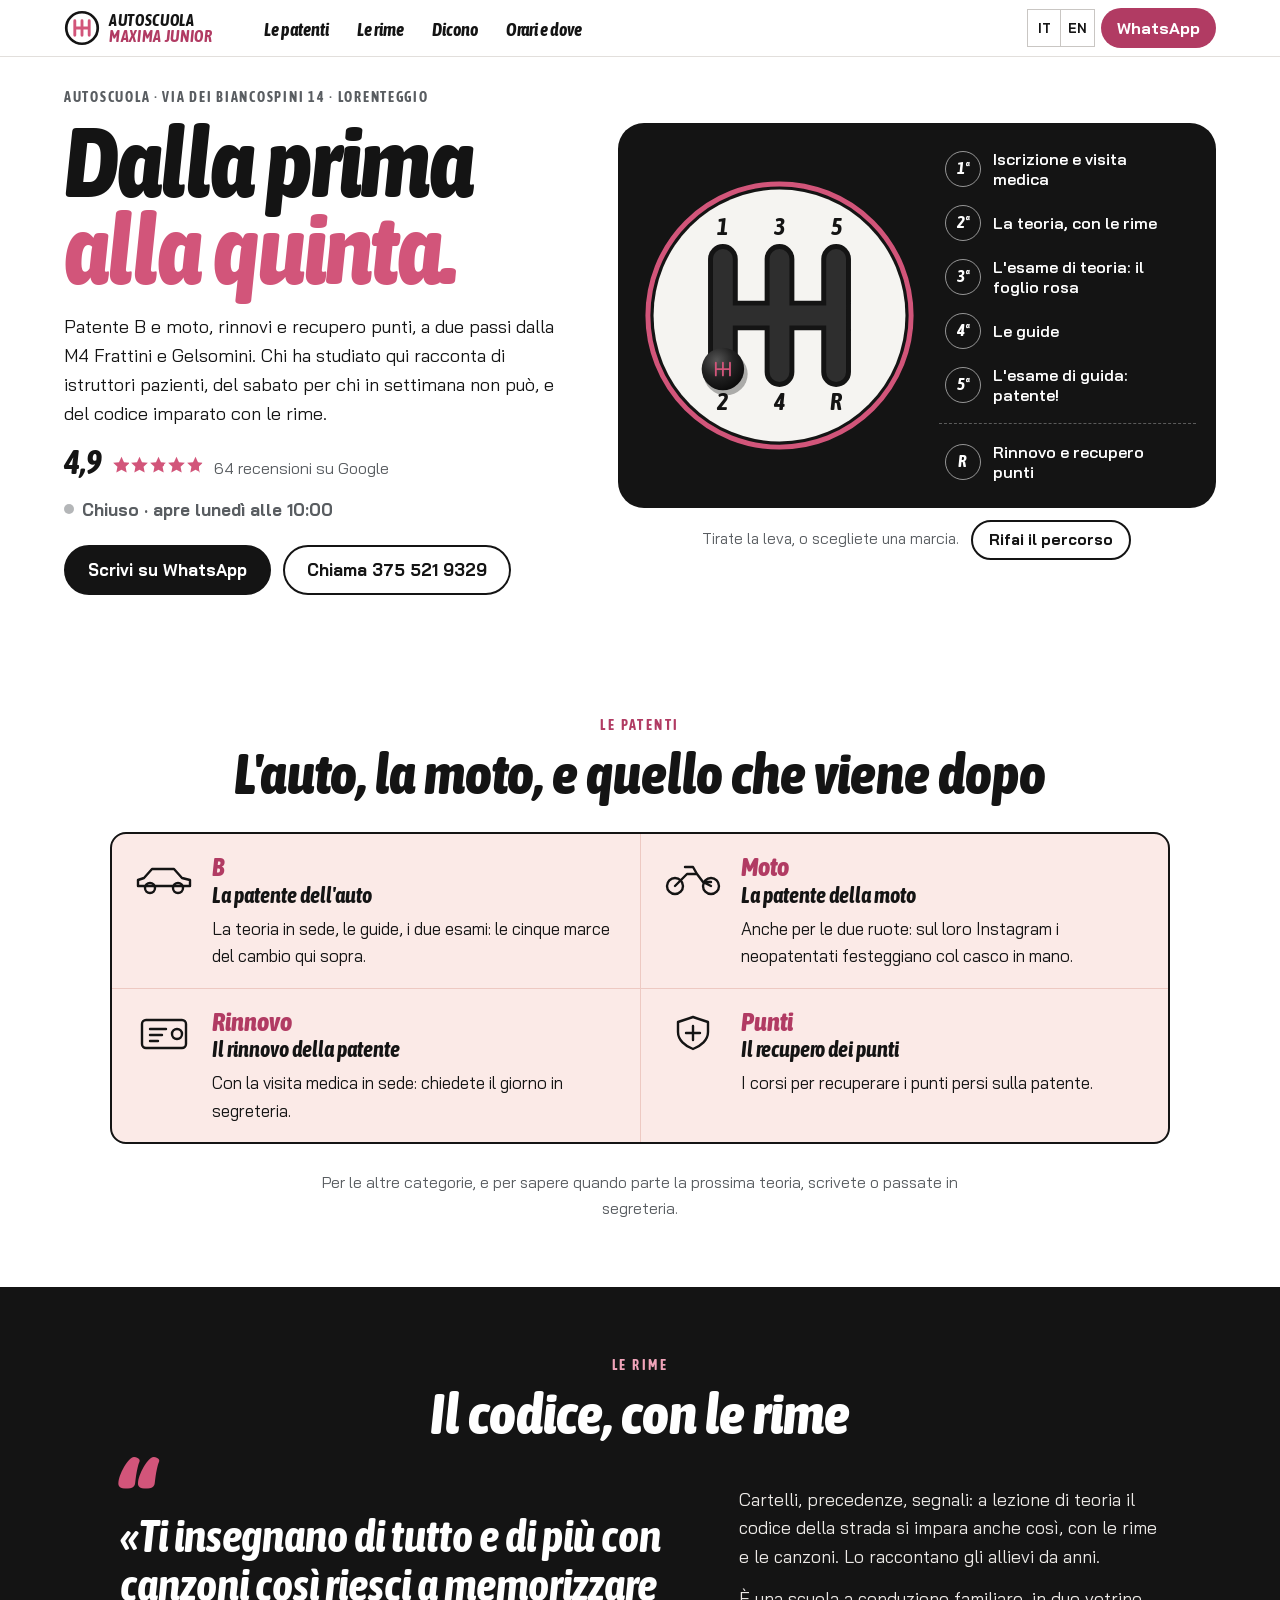
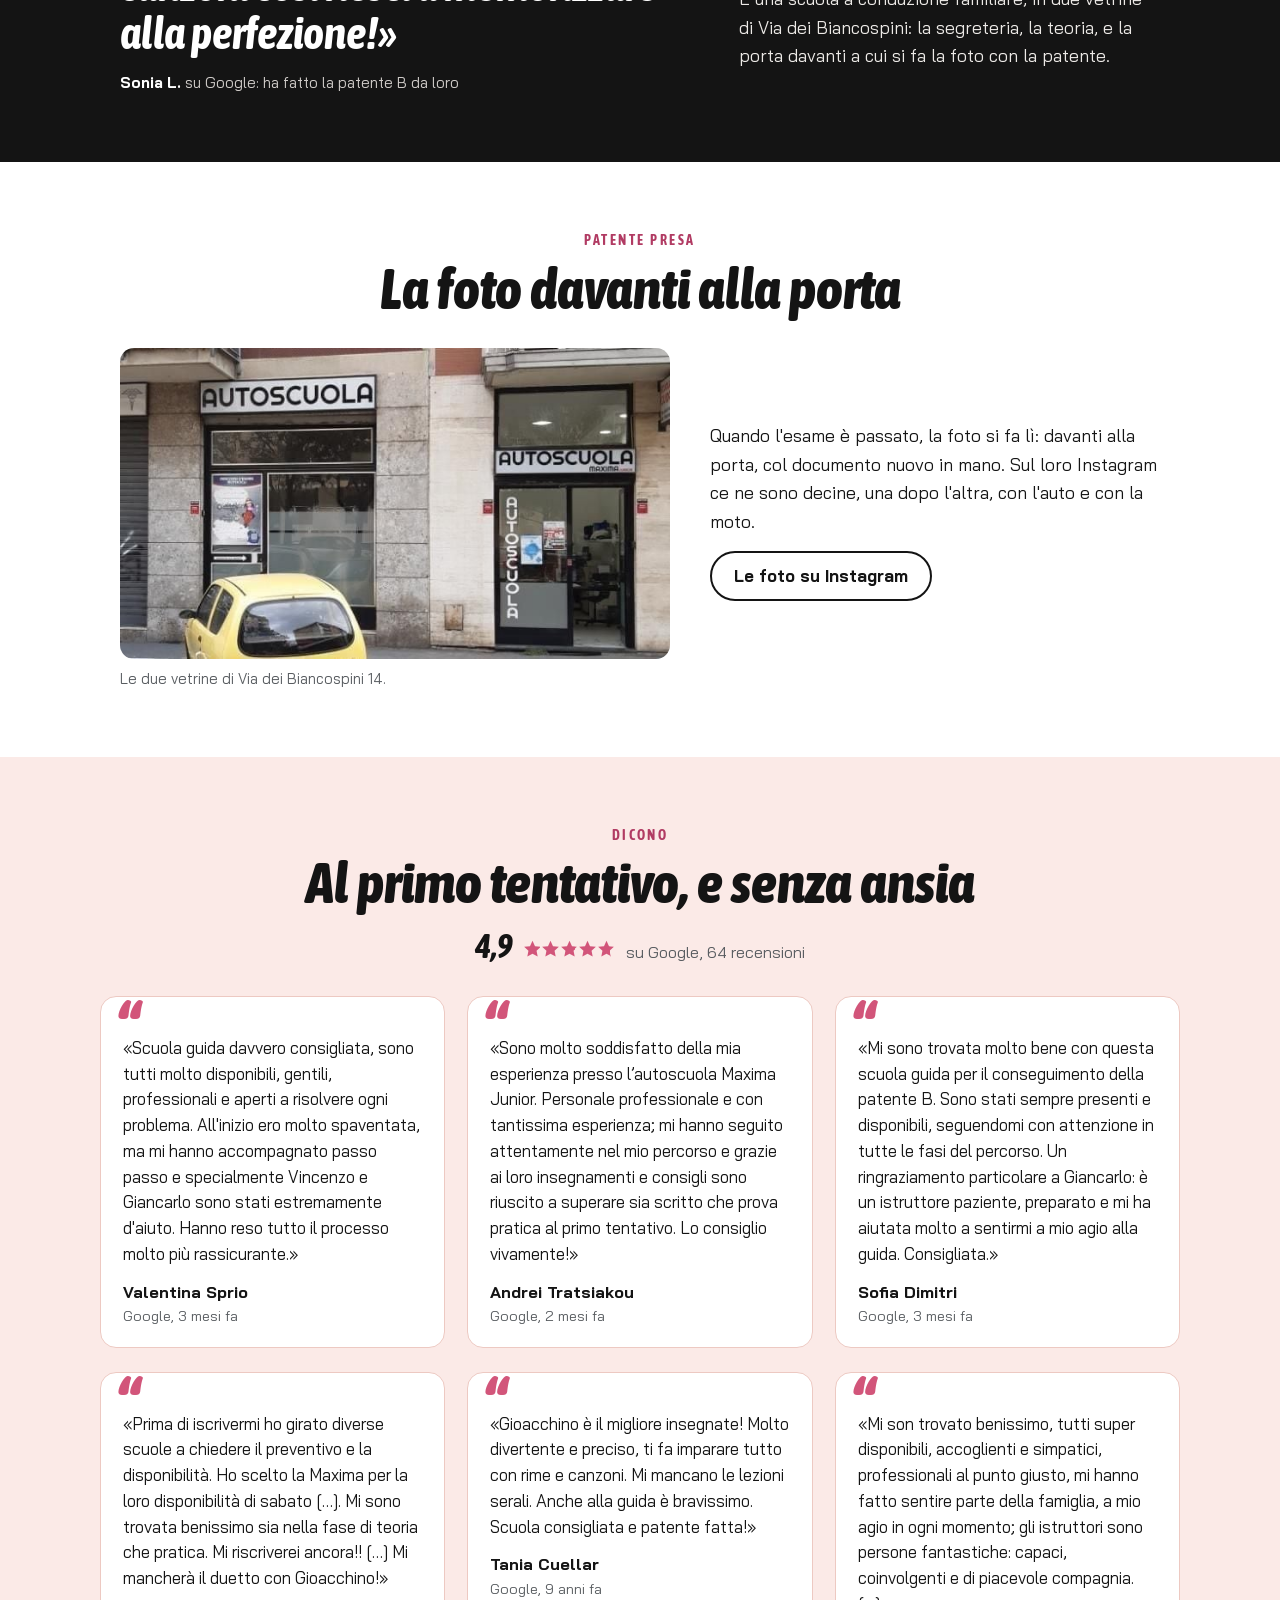
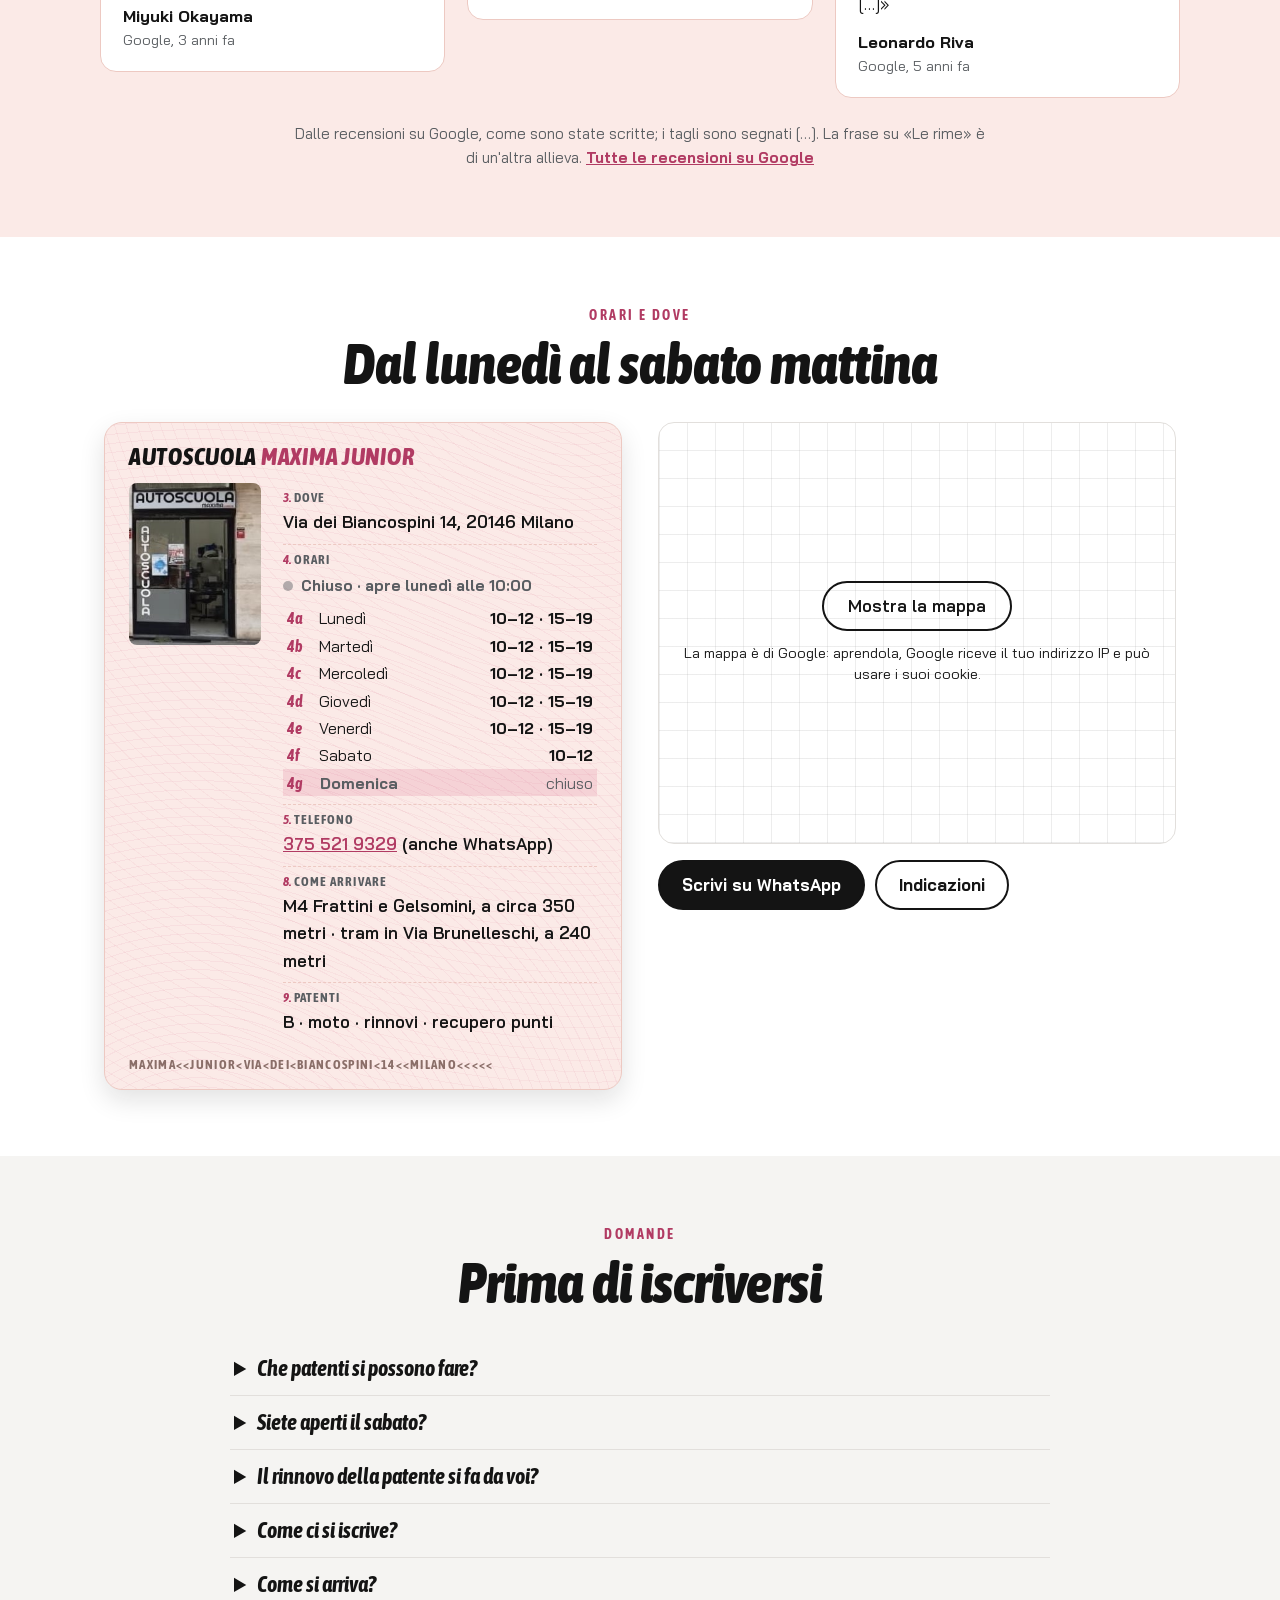
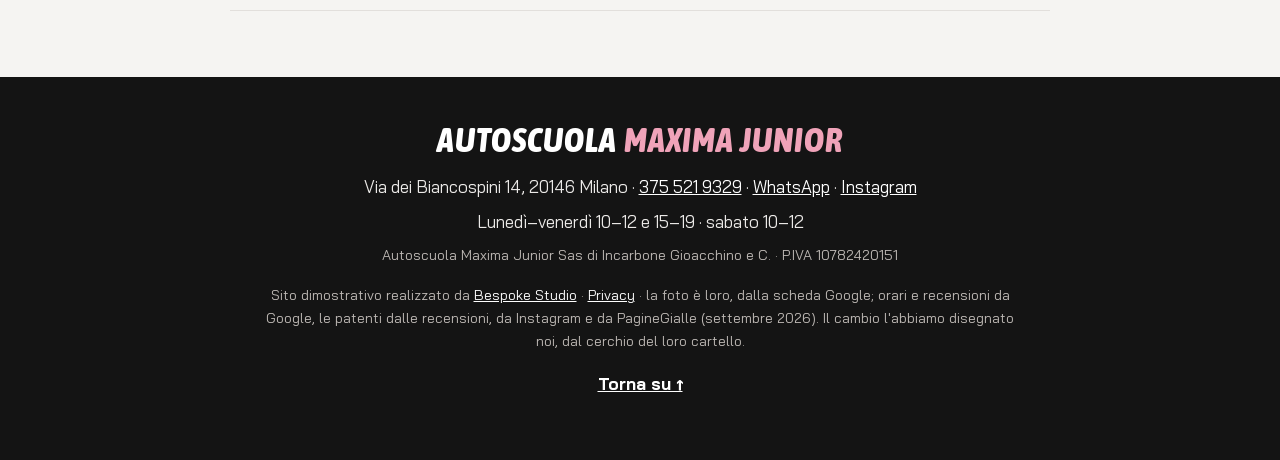
==== commit cda32d0c: "Privacy e pulizia: caratteri sul sito, mappa al clic, informativa, noindex - caratteri copiati nel s" ====
--- a/index.html
+++ b/index.html
@@ -3,6 +3,7 @@
 <head>
 <meta charset="utf-8">
 <meta name="viewport" content="width=device-width, initial-scale=1">
+<meta name="robots" content="noindex">
 <script>(function(){var r=document.documentElement;r.classList.remove('no-js');
 /* la firma: finché main.js non parte il pomello è in folle; se il codice non arriva, dopo 2,5 s va allo stato finale */
 try{if(!matchMedia('(prefers-reduced-motion: reduce)').matches){r.classList.add('firma-attesa');window.__attesaCambio=setTimeout(function(){r.classList.remove('firma-attesa')},2500)}}catch(e){}})()</script>
@@ -20,15 +21,74 @@
 <link rel="icon" href="img/favicon.svg" type="image/svg+xml">
 <link rel="icon" href="img/favicon-32.png" sizes="32x32" type="image/png">
 <link rel="apple-touch-icon" href="img/apple-touch-icon.png">
-<link rel="preconnect" href="https://fonts.googleapis.com">
-<link rel="preconnect" href="https://fonts.gstatic.com" crossorigin>
-<link href="https://fonts.googleapis.com/css2?family=Asap+Condensed:ital,wght@0,500;0,700;1,600;1,700;1,800&amp;family=Bai+Jamjuree:wght@400;600;700&amp;display=swap" rel="stylesheet">
+<link rel="stylesheet" href="fonts/fonts.css?v=1">
 <link rel="stylesheet" href="css/styles.css?v=1">
 <script src="https://cdn.jsdelivr.net/npm/gsap@3.12.5/dist/gsap.min.js" defer></script>
 <script src="https://cdn.jsdelivr.net/npm/gsap@3.12.5/dist/ScrollTrigger.min.js" defer></script>
 <script src="js/main.js?v=1" defer></script>
 <script type="application/ld+json">
-{"@context":"https://schema.org","@type":["LocalBusiness","DrivingSchool"],"name":"Autoscuola Maxima Junior","legalName":"Autoscuola Maxima Junior Sas di Incarbone Gioacchino e C.","vatID":"IT10782420151","description":"Autoscuola in Via dei Biancospini 14 a Milano: patente B e moto, rinnovi e corsi di recupero punti.","url":"https://rotenzark.github.io/autoscuola-maxima-junior/","image":"https://rotenzark.github.io/autoscuola-maxima-junior/img/og.jpg","telephone":"+39 375 521 9329","address":{"@type":"PostalAddress","streetAddress":"Via dei Biancospini 14","postalCode":"20146","addressLocality":"Milano","addressRegion":"MI","addressCountry":"IT"},"geo":{"@type":"GeoCoordinates","latitude":45.44912,"longitude":9.14036},"openingHoursSpecification":[{"@type":"OpeningHoursSpecification","dayOfWeek":["Monday","Tuesday","Wednesday","Thursday","Friday"],"opens":"10:00","closes":"12:00"},{"@type":"OpeningHoursSpecification","dayOfWeek":["Monday","Tuesday","Wednesday","Thursday","Friday"],"opens":"15:00","closes":"19:00"},{"@type":"OpeningHoursSpecification","dayOfWeek":"Saturday","opens":"10:00","closes":"12:00"}],"aggregateRating":{"@type":"AggregateRating","ratingValue":"4.9","reviewCount":"64","bestRating":"5"},"sameAs":["https://www.instagram.com/autoscuolamaximajunior/"]}
+{
+  "@context": "https://schema.org",
+  "@type": [
+    "LocalBusiness",
+    "DrivingSchool"
+  ],
+  "name": "Autoscuola Maxima Junior",
+  "legalName": "Autoscuola Maxima Junior Sas di Incarbone Gioacchino e C.",
+  "vatID": "IT10782420151",
+  "description": "Autoscuola in Via dei Biancospini 14 a Milano: patente B e moto, rinnovi e corsi di recupero punti.",
+  "url": "https://rotenzark.github.io/autoscuola-maxima-junior/",
+  "image": "https://rotenzark.github.io/autoscuola-maxima-junior/img/og.jpg",
+  "telephone": "+39 375 521 9329",
+  "address": {
+    "@type": "PostalAddress",
+    "streetAddress": "Via dei Biancospini 14",
+    "postalCode": "20146",
+    "addressLocality": "Milano",
+    "addressRegion": "MI",
+    "addressCountry": "IT"
+  },
+  "geo": {
+    "@type": "GeoCoordinates",
+    "latitude": 45.44912,
+    "longitude": 9.14036
+  },
+  "openingHoursSpecification": [
+    {
+      "@type": "OpeningHoursSpecification",
+      "dayOfWeek": [
+        "Monday",
+        "Tuesday",
+        "Wednesday",
+        "Thursday",
+        "Friday"
+      ],
+      "opens": "10:00",
+      "closes": "12:00"
+    },
+    {
+      "@type": "OpeningHoursSpecification",
+      "dayOfWeek": [
+        "Monday",
+        "Tuesday",
+        "Wednesday",
+        "Thursday",
+        "Friday"
+      ],
+      "opens": "15:00",
+      "closes": "19:00"
+    },
+    {
+      "@type": "OpeningHoursSpecification",
+      "dayOfWeek": "Saturday",
+      "opens": "10:00",
+      "closes": "12:00"
+    }
+  ],
+  "sameAs": [
+    "https://www.instagram.com/autoscuolamaximajunior/"
+  ]
+}
 </script>
 <script type="application/ld+json">
 {"@context":"https://schema.org","@type":"FAQPage","mainEntity":[
@@ -173,7 +233,7 @@
     <h2 id="rimeT" class="capitolo__titolo" data-i18n="r.titolo">Il codice, con le rime</h2>
     <div class="rime">
       <blockquote class="citazione reveal">
-        <p class="citazione__testo">«Ti insegnano di tutto e di più con canzoni così riesci a memorizzare alla perfezione!»</p>
+        <p lang="it" class="citazione__testo">«Ti insegnano di tutto e di più con canzoni così riesci a memorizzare alla perfezione!»</p>
         <p class="citazione__chi"><b>Sonia L.</b> <span data-i18n="r.chi">su Google: ha fatto la patente B da loro</span></p>
       </blockquote>
       <div class="rime__testo reveal">
@@ -202,12 +262,12 @@
     <h2 id="diconoT" class="capitolo__titolo" data-i18n="d.titolo">Al primo tentativo, e senza ansia</h2>
     <p class="voto voto--centro"><b class="voto__n">4,9</b> <span class="stelle" aria-hidden="true" style="--voto:.98"></span> <span class="voto__su" data-i18n="d.voto">su Google, 64 recensioni</span></p>
     <ul class="recensioni">
-      <li class="recensione reveal"><p class="recensione__testo">«Scuola guida davvero consigliata, sono tutti molto disponibili, gentili, professionali e aperti a risolvere ogni problema. All'inizio ero molto spaventata, ma mi hanno accompagnato passo passo e specialmente Vincenzo e Giancarlo sono stati estremamente d'aiuto. Hanno reso tutto il processo molto più rassicurante.»</p><p class="recensione__chi"><b>Valentina Sprio</b> <span data-i18n="d.m3">Google, 3 mesi fa</span></p></li>
-      <li class="recensione reveal"><p class="recensione__testo">«Sono molto soddisfatto della mia esperienza presso l’autoscuola Maxima Junior. Personale professionale e con tantissima esperienza; mi hanno seguito attentamente nel mio percorso e grazie ai loro insegnamenti e consigli sono riuscito a superare sia scritto che prova pratica al primo tentativo. Lo consiglio vivamente!»</p><p class="recensione__chi"><b>Andrei Tratsiakou</b> <span data-i18n="d.m2">Google, 2 mesi fa</span></p></li>
-      <li class="recensione reveal"><p class="recensione__testo">«Mi sono trovata molto bene con questa scuola guida per il conseguimento della patente B. Sono stati sempre presenti e disponibili, seguendomi con attenzione in tutte le fasi del percorso. Un ringraziamento particolare a Giancarlo: è un istruttore paziente, preparato e mi ha aiutata molto a sentirmi a mio agio alla guida. Consigliata.»</p><p class="recensione__chi"><b>Sofia Dimitri</b> <span data-i18n="d.m3">Google, 3 mesi fa</span></p></li>
-      <li class="recensione reveal"><p class="recensione__testo">«Prima di iscrivermi ho girato diverse scuole a chiedere il preventivo e la disponibilità. Ho scelto la Maxima per la loro disponibilità di sabato […]. Mi sono trovata benissimo sia nella fase di teoria che pratica. Mi riscriverei ancora!! […] Mi mancherà il duetto con Gioacchino!»</p><p class="recensione__chi"><b>Miyuki Okayama</b> <span data-i18n="d.a3">Google, 3 anni fa</span></p></li>
-      <li class="recensione reveal"><p class="recensione__testo">«Gioacchino è il migliore insegnate! Molto divertente e preciso, ti fa imparare tutto con rime e canzoni. Mi mancano le lezioni serali. Anche alla guida è bravissimo. Scuola consigliata e patente fatta!»</p><p class="recensione__chi"><b>Tania Cuellar</b> <span data-i18n="d.a9">Google, 9 anni fa</span></p></li>
-      <li class="recensione reveal"><p class="recensione__testo">«Mi son trovato benissimo, tutti super disponibili, accoglienti e simpatici, professionali al punto giusto, mi hanno fatto sentire parte della famiglia, a mio agio in ogni momento; gli istruttori sono persone fantastiche: capaci, coinvolgenti e di piacevole compagnia. […]»</p><p class="recensione__chi"><b>Leonardo Riva</b> <span data-i18n="d.a5">Google, 5 anni fa</span></p></li>
+      <li class="recensione reveal"><p lang="it" class="recensione__testo">«Scuola guida davvero consigliata, sono tutti molto disponibili, gentili, professionali e aperti a risolvere ogni problema. All'inizio ero molto spaventata, ma mi hanno accompagnato passo passo e specialmente Vincenzo e Giancarlo sono stati estremamente d'aiuto. Hanno reso tutto il processo molto più rassicurante.»</p><p class="recensione__chi"><b>Valentina Sprio</b> <span data-i18n="d.m3">Google, 3 mesi fa</span></p></li>
+      <li class="recensione reveal"><p lang="it" class="recensione__testo">«Sono molto soddisfatto della mia esperienza presso l’autoscuola Maxima Junior. Personale professionale e con tantissima esperienza; mi hanno seguito attentamente nel mio percorso e grazie ai loro insegnamenti e consigli sono riuscito a superare sia scritto che prova pratica al primo tentativo. Lo consiglio vivamente!»</p><p class="recensione__chi"><b>Andrei Tratsiakou</b> <span data-i18n="d.m2">Google, 2 mesi fa</span></p></li>
+      <li class="recensione reveal"><p lang="it" class="recensione__testo">«Mi sono trovata molto bene con questa scuola guida per il conseguimento della patente B. Sono stati sempre presenti e disponibili, seguendomi con attenzione in tutte le fasi del percorso. Un ringraziamento particolare a Giancarlo: è un istruttore paziente, preparato e mi ha aiutata molto a sentirmi a mio agio alla guida. Consigliata.»</p><p class="recensione__chi"><b>Sofia Dimitri</b> <span data-i18n="d.m3">Google, 3 mesi fa</span></p></li>
+      <li class="recensione reveal"><p lang="it" class="recensione__testo">«Prima di iscrivermi ho girato diverse scuole a chiedere il preventivo e la disponibilità. Ho scelto la Maxima per la loro disponibilità di sabato […]. Mi sono trovata benissimo sia nella fase di teoria che pratica. Mi riscriverei ancora!! […] Mi mancherà il duetto con Gioacchino!»</p><p class="recensione__chi"><b>Miyuki Okayama</b> <span data-i18n="d.a3">Google, 3 anni fa</span></p></li>
+      <li class="recensione reveal"><p lang="it" class="recensione__testo">«Gioacchino è il migliore insegnate! Molto divertente e preciso, ti fa imparare tutto con rime e canzoni. Mi mancano le lezioni serali. Anche alla guida è bravissimo. Scuola consigliata e patente fatta!»</p><p class="recensione__chi"><b>Tania Cuellar</b> <span data-i18n="d.a9">Google, 9 anni fa</span></p></li>
+      <li class="recensione reveal"><p lang="it" class="recensione__testo">«Mi son trovato benissimo, tutti super disponibili, accoglienti e simpatici, professionali al punto giusto, mi hanno fatto sentire parte della famiglia, a mio agio in ogni momento; gli istruttori sono persone fantastiche: capaci, coinvolgenti e di piacevole compagnia. […]»</p><p class="recensione__chi"><b>Leonardo Riva</b> <span data-i18n="d.a5">Google, 5 anni fa</span></p></li>
     </ul>
     <p class="dicono__nota"><span data-i18n="d.nota">Dalle recensioni su Google, come sono state scritte; i tagli sono segnati […]. La frase su «Le rime» è di un'altra allieva.</span> <a href="https://www.google.com/maps/search/?api=1&amp;query=Autoscuola+Maxima+Junior%2C+Via+dei+Biancospini+14%2C+Milano" target="_blank" rel="noopener" data-i18n="d.tutte">Tutte le recensioni su Google</a></p>
   </section>
@@ -247,7 +307,7 @@
       </div>
       <div class="orari__dove">
         <div class="mappa reveal">
-          <iframe title="Mappa: Autoscuola Maxima Junior, Via dei Biancospini 14, Milano" data-i18n-title="o.mappa" src="https://maps.google.com/maps?q=Autoscuola%20Maxima%20Junior%2C%20Via%20dei%20Biancospini%2014%2C%20Milano&amp;z=16&amp;output=embed" width="600" height="420" loading="lazy" referrerpolicy="no-referrer-when-downgrade"></iframe>
+          <div class="mappa-clic" data-mappa-clic style="--mappa-h: 420px"><template><iframe title="Mappa: Autoscuola Maxima Junior, Via dei Biancospini 14, Milano" data-i18n-title="o.mappa" src="https://maps.google.com/maps?q=Autoscuola%20Maxima%20Junior%2C%20Via%20dei%20Biancospini%2014%2C%20Milano&amp;z=16&amp;output=embed" width="600" height="420" loading="lazy" referrerpolicy="no-referrer-when-downgrade"></iframe></template><div class="mappa-clic__velo"><a class="mappa-clic__btn" href="https://www.google.com/maps/search/?api=1&amp;query=Autoscuola+Maxima+Junior%2C+Via+dei+Biancospini+14%2C+Milano" target="_blank" rel="noopener">Mostra la mappa</a><p class="mappa-clic__nota">La mappa è di Google: aprendola, Google riceve il tuo indirizzo IP e può usare i suoi cookie.</p></div></div>
         </div>
         <p class="orari__azioni"><a class="bottone bottone--pieno" id="waOrari" href="https://wa.me/393755219329" target="_blank" rel="noopener" data-i18n="h.scrivi">Scrivi su WhatsApp</a> <a class="bottone" href="https://www.google.com/maps/dir/?api=1&amp;destination=Autoscuola+Maxima+Junior%2C+Via+dei+Biancospini+14%2C+Milano" target="_blank" rel="noopener" data-i18n="o.indicazioni">Indicazioni</a></p>
       </div>
@@ -275,7 +335,7 @@
     <p class="piede__dove">Via dei Biancospini 14, 20146 Milano · <a href="tel:+393755219329" class="intero">375 521 9329</a> · <a id="waPiede" href="https://wa.me/393755219329" target="_blank" rel="noopener">WhatsApp</a> · <a href="https://www.instagram.com/autoscuolamaximajunior/" target="_blank" rel="noopener">Instagram</a></p>
     <p class="piede__orario" data-i18n="f.orario">Lunedì–venerdì 10–12 e 15–19 · sabato 10–12</p>
     <p class="piede__legale">Autoscuola Maxima Junior Sas di Incarbone Gioacchino e C. · P.IVA 10782420151</p>
-    <p class="piede__cred" data-i18n="f.cred">Sito dimostrativo realizzato da <a href="https://bespokestud.io" rel="noopener">Bespoke Studio</a> · la foto è loro, dalla scheda Google; orari e recensioni da Google, le patenti dalle recensioni, da Instagram e da PagineGialle (settembre 2026). Il cambio l'abbiamo disegnato noi, dal cerchio del loro cartello.</p>
+    <p class="piede__cred" data-i18n="f.cred">Sito dimostrativo realizzato da <a href="https://bespokestud.io" rel="noopener">Bespoke Studio</a> · <a href="privacy.html">Privacy</a> · la foto è loro, dalla scheda Google; orari e recensioni da Google, le patenti dalle recensioni, da Instagram e da PagineGialle (settembre 2026). Il cambio l'abbiamo disegnato noi, dal cerchio del loro cartello.</p>
     <p><a class="piede__su" href="#inizio" data-i18n="f.su">Torna su ↑</a></p>
   </div>
 </footer>
@@ -290,5 +350,6 @@
   <img id="lightboxImg" src="" alt="">
 </div>
 
+<script src="js/mappa-clic.js?v=1" defer></script>
 </body>
 </html>
--- a/fonts/fonts.css
+++ b/fonts/fonts.css
@@ -0,0 +1,244 @@
+/* Caratteri ospitati sul sito: nessuna richiesta a Google Fonts o Fontshare (giro privacy 1/10/2026). Licenze in LICENSE.txt. */
+/* vietnamese */
+@font-face {
+  font-family: 'Asap Condensed';
+  font-style: italic;
+  font-weight: 600;
+  font-display: swap;
+  src: url(asapcondensed-v18-pxiYypY1o9NHyXh3WvSbGSggdOeJUJFAumaIo8pO.woff2) format('woff2');
+  unicode-range: U+0102-0103, U+0110-0111, U+0128-0129, U+0168-0169, U+01A0-01A1, U+01AF-01B0, U+0300-0301, U+0303-0304, U+0308-0309, U+0323, U+0329, U+1EA0-1EF9, U+20AB;
+}
+/* latin-ext */
+@font-face {
+  font-family: 'Asap Condensed';
+  font-style: italic;
+  font-weight: 600;
+  font-display: swap;
+  src: url(asapcondensed-v18-pxiYypY1o9NHyXh3WvSbGSggdOeJUJFAumeIo8pO.woff2) format('woff2');
+  unicode-range: U+0100-02BA, U+02BD-02C5, U+02C7-02CC, U+02CE-02D7, U+02DD-02FF, U+0304, U+0308, U+0329, U+1D00-1DBF, U+1E00-1E9F, U+1EF2-1EFF, U+2020, U+20A0-20AB, U+20AD-20C0, U+2113, U+2C60-2C7F, U+A720-A7FF;
+}
+/* latin */
+@font-face {
+  font-family: 'Asap Condensed';
+  font-style: italic;
+  font-weight: 600;
+  font-display: swap;
+  src: url(asapcondensed-v18-pxiYypY1o9NHyXh3WvSbGSggdOeJUJFAummIow.woff2) format('woff2');
+  unicode-range: U+0000-00FF, U+0131, U+0152-0153, U+02BB-02BC, U+02C6, U+02DA, U+02DC, U+0304, U+0308, U+0329, U+2000-206F, U+20AC, U+2122, U+2191, U+2193, U+2212, U+2215, U+FEFF, U+FFFD;
+}
+/* vietnamese */
+@font-face {
+  font-family: 'Asap Condensed';
+  font-style: italic;
+  font-weight: 700;
+  font-display: swap;
+  src: url(asapcondensed-v18-pxiYypY1o9NHyXh3WvSbGSggdOeJUPVBumaIo8pO.woff2) format('woff2');
+  unicode-range: U+0102-0103, U+0110-0111, U+0128-0129, U+0168-0169, U+01A0-01A1, U+01AF-01B0, U+0300-0301, U+0303-0304, U+0308-0309, U+0323, U+0329, U+1EA0-1EF9, U+20AB;
+}
+/* latin-ext */
+@font-face {
+  font-family: 'Asap Condensed';
+  font-style: italic;
+  font-weight: 700;
+  font-display: swap;
+  src: url(asapcondensed-v18-pxiYypY1o9NHyXh3WvSbGSggdOeJUPVBumeIo8pO.woff2) format('woff2');
+  unicode-range: U+0100-02BA, U+02BD-02C5, U+02C7-02CC, U+02CE-02D7, U+02DD-02FF, U+0304, U+0308, U+0329, U+1D00-1DBF, U+1E00-1E9F, U+1EF2-1EFF, U+2020, U+20A0-20AB, U+20AD-20C0, U+2113, U+2C60-2C7F, U+A720-A7FF;
+}
+/* latin */
+@font-face {
+  font-family: 'Asap Condensed';
+  font-style: italic;
+  font-weight: 700;
+  font-display: swap;
+  src: url(asapcondensed-v18-pxiYypY1o9NHyXh3WvSbGSggdOeJUPVBummIow.woff2) format('woff2');
+  unicode-range: U+0000-00FF, U+0131, U+0152-0153, U+02BB-02BC, U+02C6, U+02DA, U+02DC, U+0304, U+0308, U+0329, U+2000-206F, U+20AC, U+2122, U+2191, U+2193, U+2212, U+2215, U+FEFF, U+FFFD;
+}
+/* vietnamese */
+@font-face {
+  font-family: 'Asap Condensed';
+  font-style: italic;
+  font-weight: 800;
+  font-display: swap;
+  src: url(asapcondensed-v18-pxiYypY1o9NHyXh3WvSbGSggdOeJUOlCumaIo8pO.woff2) format('woff2');
+  unicode-range: U+0102-0103, U+0110-0111, U+0128-0129, U+0168-0169, U+01A0-01A1, U+01AF-01B0, U+0300-0301, U+0303-0304, U+0308-0309, U+0323, U+0329, U+1EA0-1EF9, U+20AB;
+}
+/* latin-ext */
+@font-face {
+  font-family: 'Asap Condensed';
+  font-style: italic;
+  font-weight: 800;
+  font-display: swap;
+  src: url(asapcondensed-v18-pxiYypY1o9NHyXh3WvSbGSggdOeJUOlCumeIo8pO.woff2) format('woff2');
+  unicode-range: U+0100-02BA, U+02BD-02C5, U+02C7-02CC, U+02CE-02D7, U+02DD-02FF, U+0304, U+0308, U+0329, U+1D00-1DBF, U+1E00-1E9F, U+1EF2-1EFF, U+2020, U+20A0-20AB, U+20AD-20C0, U+2113, U+2C60-2C7F, U+A720-A7FF;
+}
+/* latin */
+@font-face {
+  font-family: 'Asap Condensed';
+  font-style: italic;
+  font-weight: 800;
+  font-display: swap;
+  src: url(asapcondensed-v18-pxiYypY1o9NHyXh3WvSbGSggdOeJUOlCummIow.woff2) format('woff2');
+  unicode-range: U+0000-00FF, U+0131, U+0152-0153, U+02BB-02BC, U+02C6, U+02DA, U+02DC, U+0304, U+0308, U+0329, U+2000-206F, U+20AC, U+2122, U+2191, U+2193, U+2212, U+2215, U+FEFF, U+FFFD;
+}
+/* vietnamese */
+@font-face {
+  font-family: 'Asap Condensed';
+  font-style: normal;
+  font-weight: 500;
+  font-display: swap;
+  src: url(asapcondensed-v18-pxieypY1o9NHyXh3WvSbGSggdO9_S1lMimuQpw.woff2) format('woff2');
+  unicode-range: U+0102-0103, U+0110-0111, U+0128-0129, U+0168-0169, U+01A0-01A1, U+01AF-01B0, U+0300-0301, U+0303-0304, U+0308-0309, U+0323, U+0329, U+1EA0-1EF9, U+20AB;
+}
+/* latin-ext */
+@font-face {
+  font-family: 'Asap Condensed';
+  font-style: normal;
+  font-weight: 500;
+  font-display: swap;
+  src: url(asapcondensed-v18-pxieypY1o9NHyXh3WvSbGSggdO9_S1lNimuQpw.woff2) format('woff2');
+  unicode-range: U+0100-02BA, U+02BD-02C5, U+02C7-02CC, U+02CE-02D7, U+02DD-02FF, U+0304, U+0308, U+0329, U+1D00-1DBF, U+1E00-1E9F, U+1EF2-1EFF, U+2020, U+20A0-20AB, U+20AD-20C0, U+2113, U+2C60-2C7F, U+A720-A7FF;
+}
+/* latin */
+@font-face {
+  font-family: 'Asap Condensed';
+  font-style: normal;
+  font-weight: 500;
+  font-display: swap;
+  src: url(asapcondensed-v18-pxieypY1o9NHyXh3WvSbGSggdO9_S1lDims.woff2) format('woff2');
+  unicode-range: U+0000-00FF, U+0131, U+0152-0153, U+02BB-02BC, U+02C6, U+02DA, U+02DC, U+0304, U+0308, U+0329, U+2000-206F, U+20AC, U+2122, U+2191, U+2193, U+2212, U+2215, U+FEFF, U+FFFD;
+}
+/* vietnamese */
+@font-face {
+  font-family: 'Asap Condensed';
+  font-style: normal;
+  font-weight: 700;
+  font-display: swap;
+  src: url(asapcondensed-v18-pxieypY1o9NHyXh3WvSbGSggdO83TVlMimuQpw.woff2) format('woff2');
+  unicode-range: U+0102-0103, U+0110-0111, U+0128-0129, U+0168-0169, U+01A0-01A1, U+01AF-01B0, U+0300-0301, U+0303-0304, U+0308-0309, U+0323, U+0329, U+1EA0-1EF9, U+20AB;
+}
+/* latin-ext */
+@font-face {
+  font-family: 'Asap Condensed';
+  font-style: normal;
+  font-weight: 700;
+  font-display: swap;
+  src: url(asapcondensed-v18-pxieypY1o9NHyXh3WvSbGSggdO83TVlNimuQpw.woff2) format('woff2');
+  unicode-range: U+0100-02BA, U+02BD-02C5, U+02C7-02CC, U+02CE-02D7, U+02DD-02FF, U+0304, U+0308, U+0329, U+1D00-1DBF, U+1E00-1E9F, U+1EF2-1EFF, U+2020, U+20A0-20AB, U+20AD-20C0, U+2113, U+2C60-2C7F, U+A720-A7FF;
+}
+/* latin */
+@font-face {
+  font-family: 'Asap Condensed';
+  font-style: normal;
+  font-weight: 700;
+  font-display: swap;
+  src: url(asapcondensed-v18-pxieypY1o9NHyXh3WvSbGSggdO83TVlDims.woff2) format('woff2');
+  unicode-range: U+0000-00FF, U+0131, U+0152-0153, U+02BB-02BC, U+02C6, U+02DA, U+02DC, U+0304, U+0308, U+0329, U+2000-206F, U+20AC, U+2122, U+2191, U+2193, U+2212, U+2215, U+FEFF, U+FFFD;
+}
+/* thai */
+@font-face {
+  font-family: 'Bai Jamjuree';
+  font-style: normal;
+  font-weight: 400;
+  font-display: swap;
+  src: url(baijamjuree-v13-LDI1apSCOBt_aeQQ7ftydoa8SsLLq7s.woff2) format('woff2');
+  unicode-range: U+02D7, U+0303, U+0331, U+0E01-0E5B, U+200C-200D, U+25CC;
+}
+/* vietnamese */
+@font-face {
+  font-family: 'Bai Jamjuree';
+  font-style: normal;
+  font-weight: 400;
+  font-display: swap;
+  src: url(baijamjuree-v13-LDI1apSCOBt_aeQQ7ftydoa8UcLLq7s.woff2) format('woff2');
+  unicode-range: U+0102-0103, U+0110-0111, U+0128-0129, U+0168-0169, U+01A0-01A1, U+01AF-01B0, U+0300-0301, U+0303-0304, U+0308-0309, U+0323, U+0329, U+1EA0-1EF9, U+20AB;
+}
+/* latin-ext */
+@font-face {
+  font-family: 'Bai Jamjuree';
+  font-style: normal;
+  font-weight: 400;
+  font-display: swap;
+  src: url(baijamjuree-v13-LDI1apSCOBt_aeQQ7ftydoa8UMLLq7s.woff2) format('woff2');
+  unicode-range: U+0100-02BA, U+02BD-02C5, U+02C7-02CC, U+02CE-02D7, U+02DD-02FF, U+0304, U+0308, U+0329, U+1D00-1DBF, U+1E00-1E9F, U+1EF2-1EFF, U+2020, U+20A0-20AB, U+20AD-20C0, U+2113, U+2C60-2C7F, U+A720-A7FF;
+}
+/* latin */
+@font-face {
+  font-family: 'Bai Jamjuree';
+  font-style: normal;
+  font-weight: 400;
+  font-display: swap;
+  src: url(baijamjuree-v13-LDI1apSCOBt_aeQQ7ftydoa8XsLL.woff2) format('woff2');
+  unicode-range: U+0000-00FF, U+0131, U+0152-0153, U+02BB-02BC, U+02C6, U+02DA, U+02DC, U+0304, U+0308, U+0329, U+2000-206F, U+20AC, U+2122, U+2191, U+2193, U+2212, U+2215, U+FEFF, U+FFFD;
+}
+/* thai */
+@font-face {
+  font-family: 'Bai Jamjuree';
+  font-style: normal;
+  font-weight: 600;
+  font-display: swap;
+  src: url(baijamjuree-v13-LDIqapSCOBt_aeQQ7ftydoa0gebegJo0yyg.woff2) format('woff2');
+  unicode-range: U+02D7, U+0303, U+0331, U+0E01-0E5B, U+200C-200D, U+25CC;
+}
+/* vietnamese */
+@font-face {
+  font-family: 'Bai Jamjuree';
+  font-style: normal;
+  font-weight: 600;
+  font-display: swap;
+  src: url(baijamjuree-v13-LDIqapSCOBt_aeQQ7ftydoa0gebem5o0yyg.woff2) format('woff2');
+  unicode-range: U+0102-0103, U+0110-0111, U+0128-0129, U+0168-0169, U+01A0-01A1, U+01AF-01B0, U+0300-0301, U+0303-0304, U+0308-0309, U+0323, U+0329, U+1EA0-1EF9, U+20AB;
+}
+/* latin-ext */
+@font-face {
+  font-family: 'Bai Jamjuree';
+  font-style: normal;
+  font-weight: 600;
+  font-display: swap;
+  src: url(baijamjuree-v13-LDIqapSCOBt_aeQQ7ftydoa0gebempo0yyg.woff2) format('woff2');
+  unicode-range: U+0100-02BA, U+02BD-02C5, U+02C7-02CC, U+02CE-02D7, U+02DD-02FF, U+0304, U+0308, U+0329, U+1D00-1DBF, U+1E00-1E9F, U+1EF2-1EFF, U+2020, U+20A0-20AB, U+20AD-20C0, U+2113, U+2C60-2C7F, U+A720-A7FF;
+}
+/* latin */
+@font-face {
+  font-family: 'Bai Jamjuree';
+  font-style: normal;
+  font-weight: 600;
+  font-display: swap;
+  src: url(baijamjuree-v13-LDIqapSCOBt_aeQQ7ftydoa0gebelJo0.woff2) format('woff2');
+  unicode-range: U+0000-00FF, U+0131, U+0152-0153, U+02BB-02BC, U+02C6, U+02DA, U+02DC, U+0304, U+0308, U+0329, U+2000-206F, U+20AC, U+2122, U+2191, U+2193, U+2212, U+2215, U+FEFF, U+FFFD;
+}
+/* thai */
+@font-face {
+  font-family: 'Bai Jamjuree';
+  font-style: normal;
+  font-weight: 700;
+  font-display: swap;
+  src: url(baijamjuree-v13-LDIqapSCOBt_aeQQ7ftydoa05efegJo0yyg.woff2) format('woff2');
+  unicode-range: U+02D7, U+0303, U+0331, U+0E01-0E5B, U+200C-200D, U+25CC;
+}
+/* vietnamese */
+@font-face {
+  font-family: 'Bai Jamjuree';
+  font-style: normal;
+  font-weight: 700;
+  font-display: swap;
+  src: url(baijamjuree-v13-LDIqapSCOBt_aeQQ7ftydoa05efem5o0yyg.woff2) format('woff2');
+  unicode-range: U+0102-0103, U+0110-0111, U+0128-0129, U+0168-0169, U+01A0-01A1, U+01AF-01B0, U+0300-0301, U+0303-0304, U+0308-0309, U+0323, U+0329, U+1EA0-1EF9, U+20AB;
+}
+/* latin-ext */
+@font-face {
+  font-family: 'Bai Jamjuree';
+  font-style: normal;
+  font-weight: 700;
+  font-display: swap;
+  src: url(baijamjuree-v13-LDIqapSCOBt_aeQQ7ftydoa05efempo0yyg.woff2) format('woff2');
+  unicode-range: U+0100-02BA, U+02BD-02C5, U+02C7-02CC, U+02CE-02D7, U+02DD-02FF, U+0304, U+0308, U+0329, U+1D00-1DBF, U+1E00-1E9F, U+1EF2-1EFF, U+2020, U+20A0-20AB, U+20AD-20C0, U+2113, U+2C60-2C7F, U+A720-A7FF;
+}
+/* latin */
+@font-face {
+  font-family: 'Bai Jamjuree';
+  font-style: normal;
+  font-weight: 700;
+  font-display: swap;
+  src: url(baijamjuree-v13-LDIqapSCOBt_aeQQ7ftydoa05efelJo0.woff2) format('woff2');
+  unicode-range: U+0000-00FF, U+0131, U+0152-0153, U+02BB-02BC, U+02C6, U+02DA, U+02DC, U+0304, U+0308, U+0329, U+2000-206F, U+20AC, U+2122, U+2191, U+2193, U+2212, U+2215, U+FEFF, U+FFFD;
+}
--- a/css/styles.css
+++ b/css/styles.css
@@ -279,3 +279,12 @@
 .firma-attesa .tappa.is-inserita .tappa__corpo { background: transparent; color: var(--bianco); }
 .firma-attesa .tappa.is-inserita .tappa__marcia { background: transparent; color: var(--bianco); border-color: rgba(255, 255, 255, .55); }
 /*/CAMBIO*/
+
+/*MAPPACLIC*/
+/* la mappa Google si carica solo al clic (giro privacy 1/10/2026) */
+.mappa-clic { display: flex; align-items: center; justify-content: center; width: 100%; height: 100%; min-height: var(--mappa-h, 320px); box-sizing: border-box; padding: 24px; text-align: center; background: repeating-linear-gradient(0deg, rgba(127, 127, 127, 0.14) 0 1px, transparent 1px 28px), repeating-linear-gradient(90deg, rgba(127, 127, 127, 0.14) 0 1px, transparent 1px 28px); }
+.mappa-clic__velo { display: flex; flex-direction: column; align-items: center; gap: 12px; max-width: 32em; }
+.mappa-clic__btn { display: inline-block; padding: 0.75em 1.4em; border: 2px solid currentColor; border-radius: 999px; color: inherit; font: inherit; font-weight: 600; line-height: 1.2; text-decoration: none; background: transparent; cursor: pointer; }
+.mappa-clic__btn:hover, .mappa-clic__btn:focus-visible { text-decoration: underline; }
+.mappa-clic__nota { margin: 0; font-size: 0.85em; line-height: 1.45; }
+/*/MAPPACLIC*/
